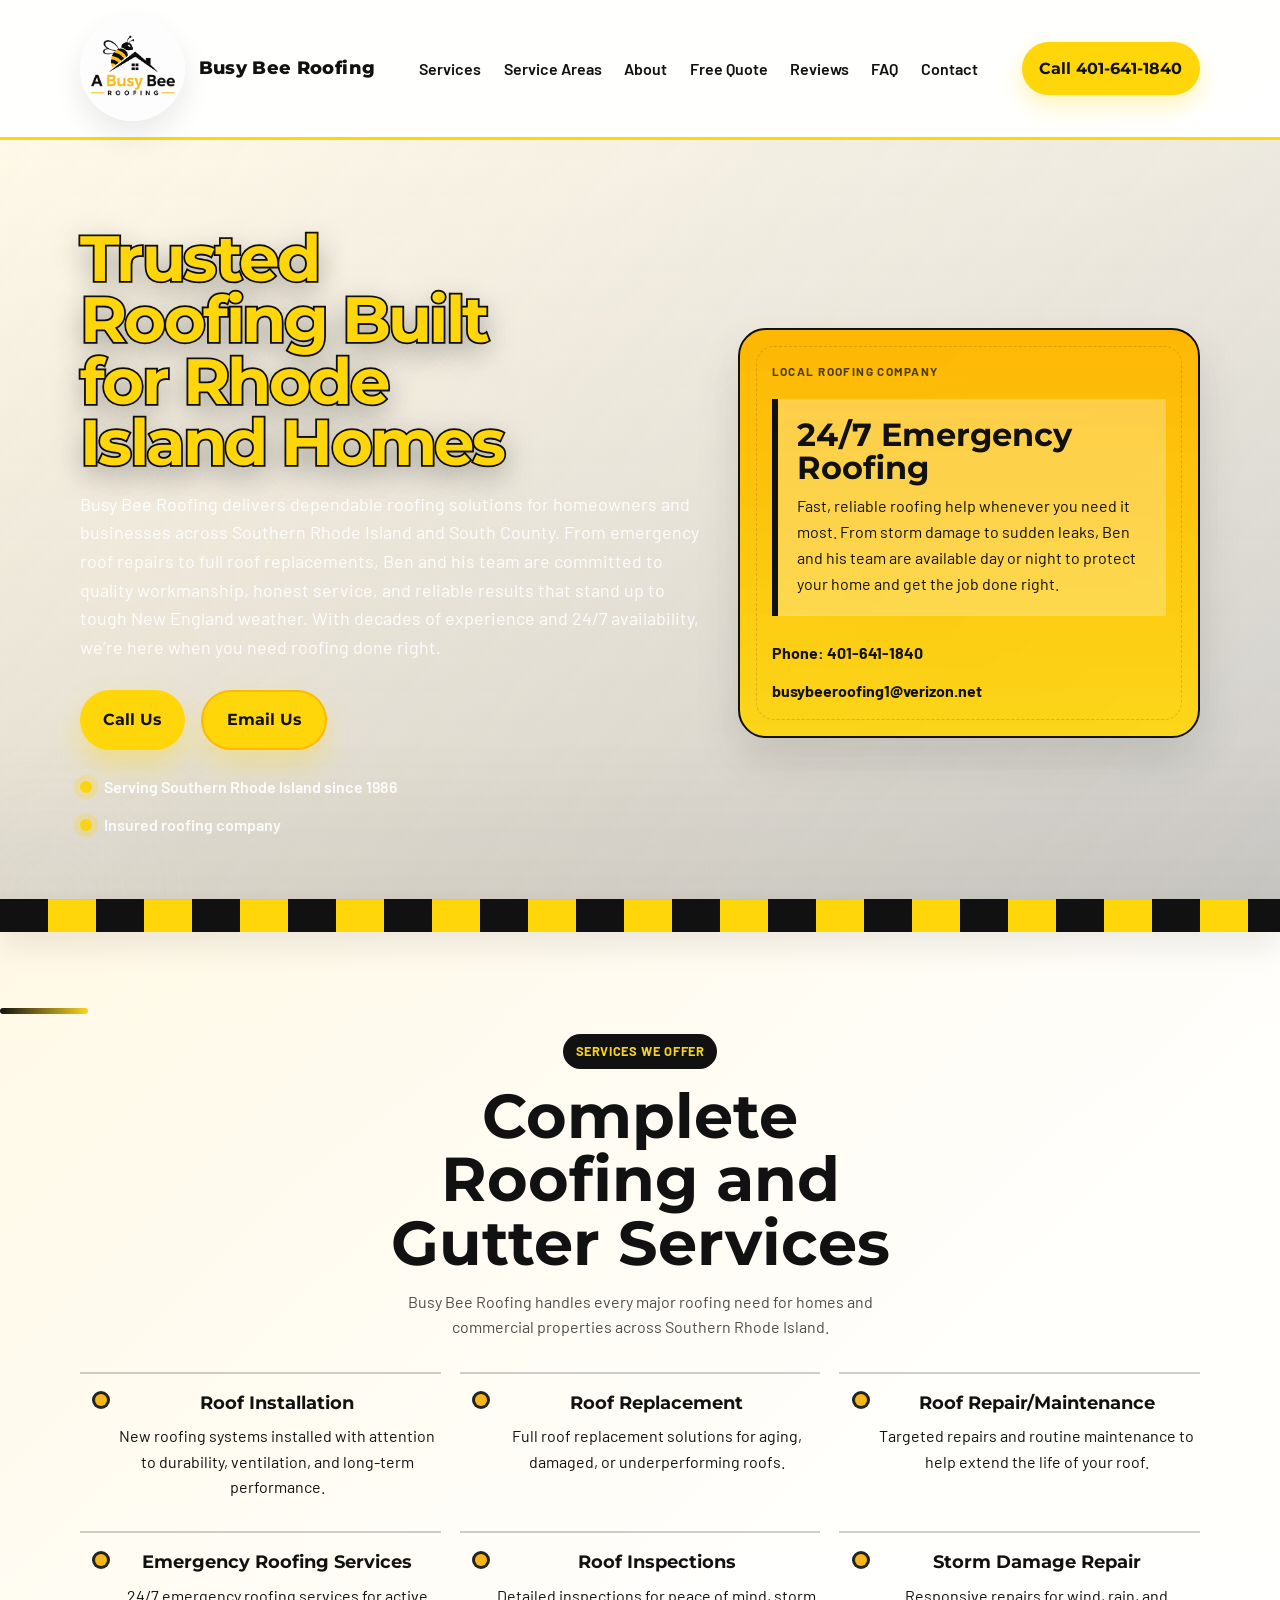
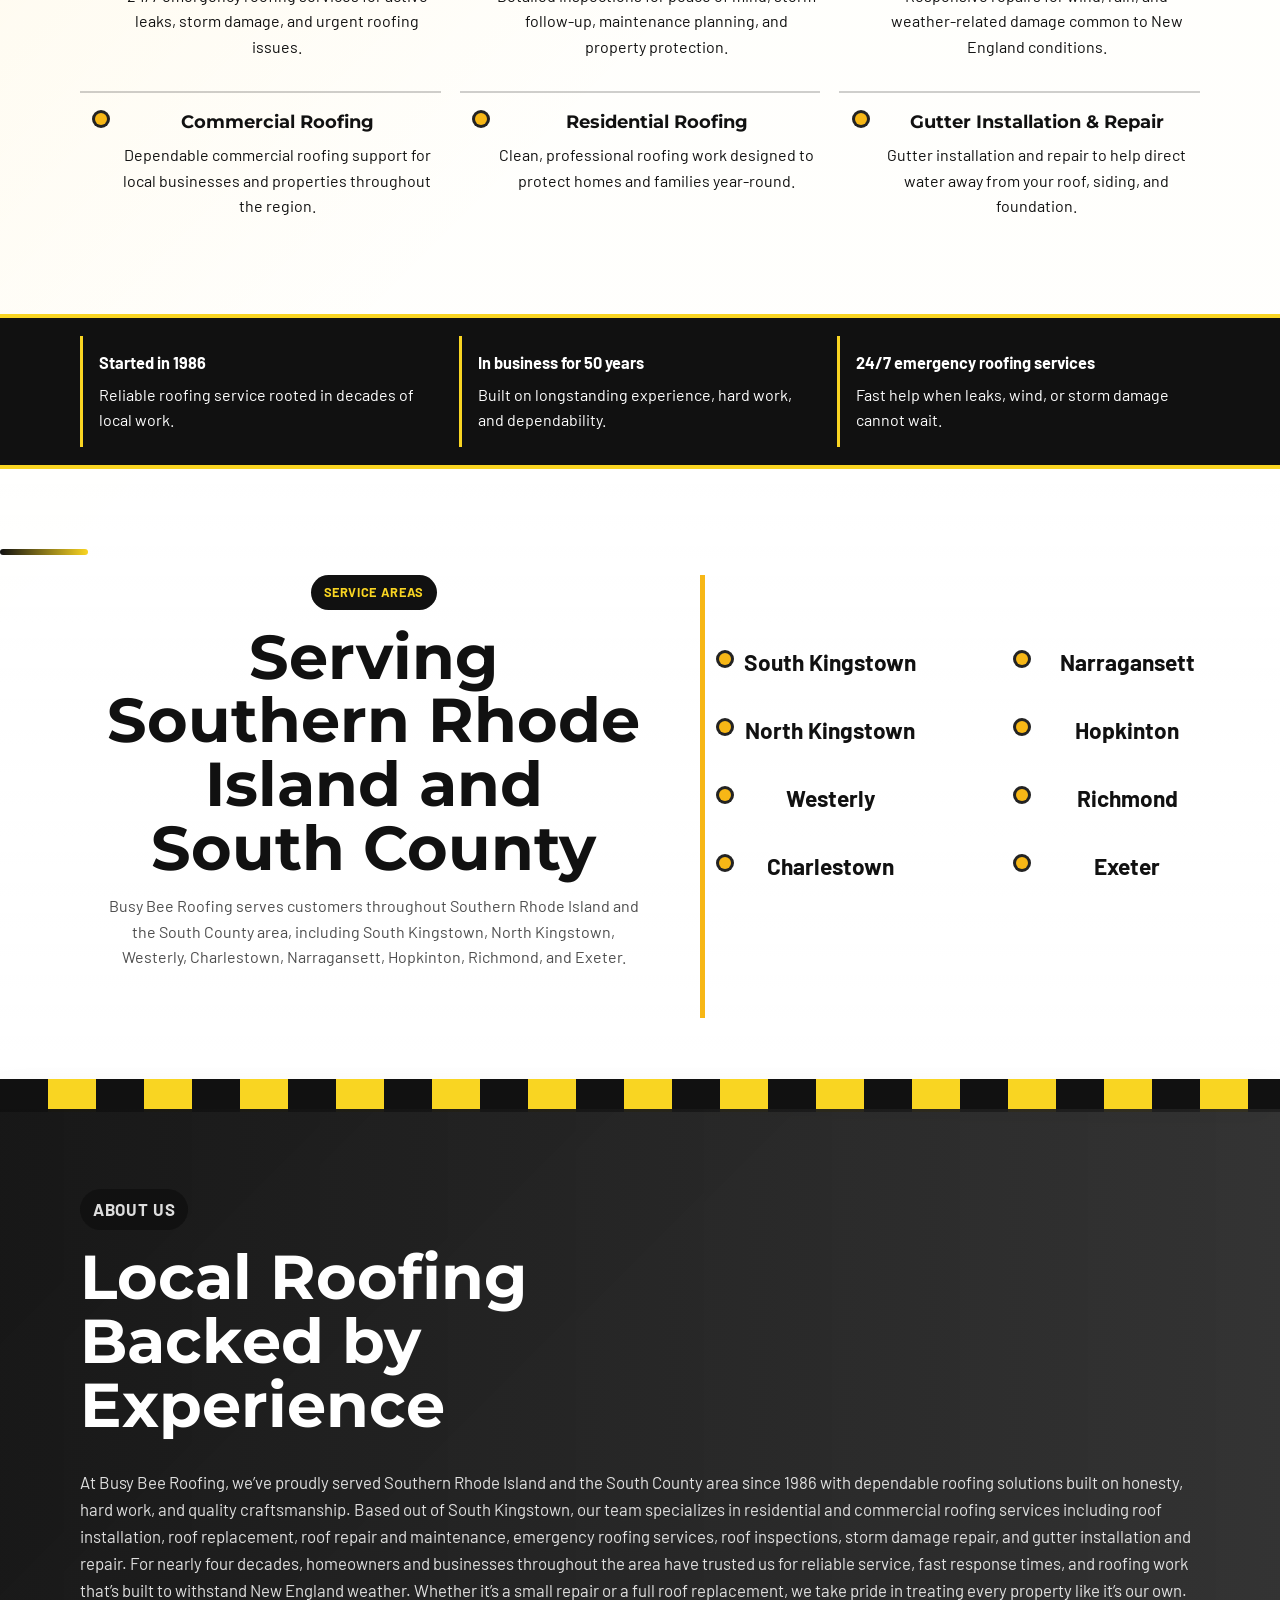
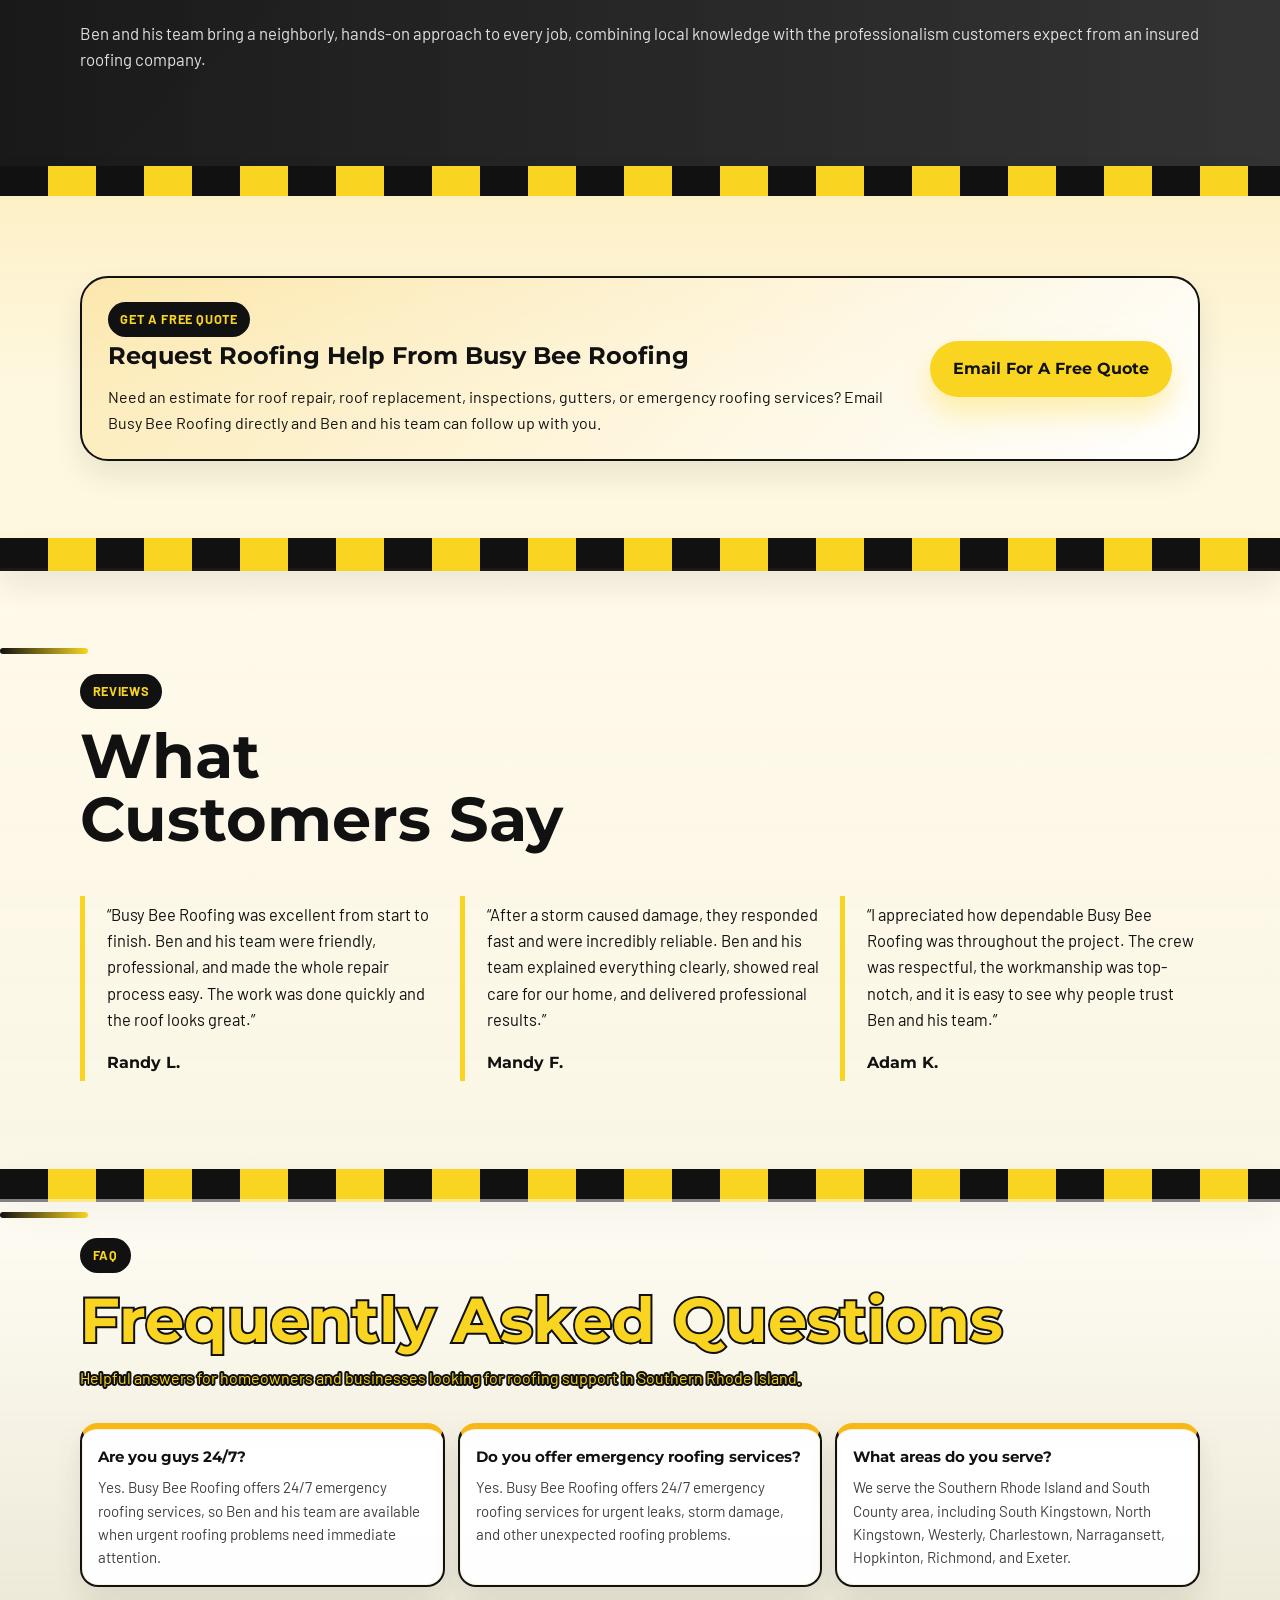
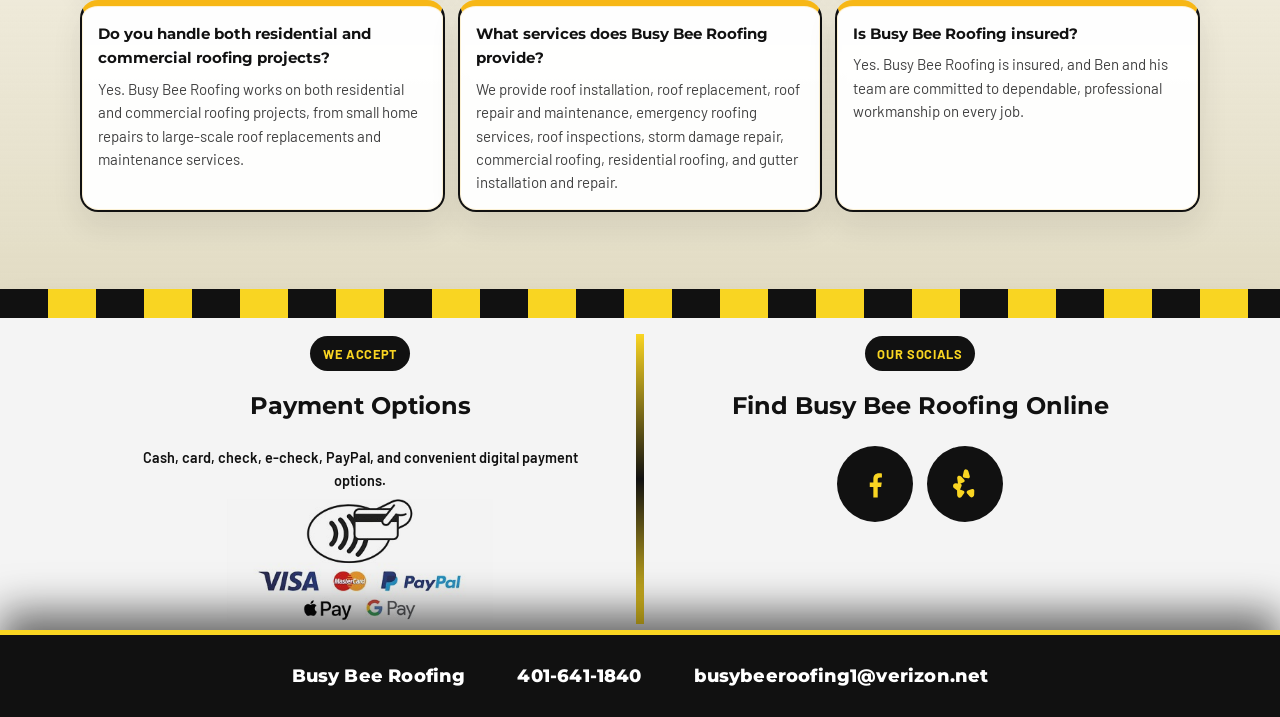
==== index.html @ c07a53e5 "Add files via upload" ====
<!DOCTYPE html>
<html lang="en">
  <head>
    <meta charset="UTF-8" />
    <meta name="viewport" content="width=device-width, initial-scale=1.0" />
    <title>Busy Bee Roofing | South Kingstown, RI Roofing Company</title>
    <meta
      name="description"
      content="Busy Bee Roofing provides residential and commercial roofing, emergency roof repair, inspections, storm damage repair, and gutter services across Southern Rhode Island."
    />
    <link rel="preconnect" href="https://fonts.googleapis.com" />
    <link rel="preconnect" href="https://fonts.gstatic.com" crossorigin />
    <link
      href="https://fonts.googleapis.com/css2?family=Barlow:wght@400;500;600;700;800&family=Montserrat:wght@600;700;800&display=swap"
      rel="stylesheet"
    />
    <link rel="stylesheet" href="styles.css" />
    <script src="script.js" defer></script>
  </head>
  <body>
    <header class="site-header">
      <div class="container header-inner">
        <a class="brand" href="#top" aria-label="Busy Bee Roofing home">
          <img src="A Busy Bee Logo.png" alt="Busy Bee Roofing logo" />
          <span>Busy Bee Roofing</span>
        </a>
        <nav class="site-nav" aria-label="Primary navigation">
          <a href="#services">Services</a>
          <a href="#areas">Service Areas</a>
          <a href="#about">About</a>
          <a href="#quote">Free Quote</a>
          <a href="#reviews">Reviews</a>
          <a href="#faq">FAQ</a>
          <a href="#extras">Contact</a>
        </nav>
        <a class="header-call" href="tel:4016411840">Call 401-641-1840</a>
      </div>
    </header>

    <main id="top">
      <section class="hero">
        <div class="container hero-grid">
          <div class="hero-copy">
            <h1>Trusted Roofing Built for Rhode Island Homes</h1>
            <p class="hero-text">
              Busy Bee Roofing delivers dependable roofing solutions for
              homeowners and businesses across Southern Rhode Island and South
              County. From emergency roof repairs to full roof replacements,
              Ben and his team are committed to quality workmanship, honest
              service, and reliable results that stand up to tough New England
              weather. With decades of experience and 24/7 availability, we’re
              here when you need roofing done right.
            </p>
            <div class="hero-actions">
              <a class="button button-primary" href="tel:4016411840">Call Us</a>
              <a class="button button-accent" href="mailto:busybeeroofing1@verizon.net"
                >Email Us</a
              >
            </div>
            <ul class="hero-highlights" aria-label="Company highlights">
              <li>Serving Southern Rhode Island since 1986</li>
              <li>Insured roofing company</li>
            </ul>
          </div>
          <div class="hero-card">
            <div class="hero-card-panel">
              <div class="hero-card-top">
                <p class="card-label">Local Roofing Company</p>
              </div>
              <div class="emergency-panel">
                <h3>24/7 Emergency Roofing</h3>
                <p>
                  Fast, reliable roofing help whenever you need it most. From
                  storm damage to sudden leaks, Ben and his team are available
                  day or night to protect your home and get the job done right.
                </p>
              </div>
              <div class="hero-contact-list">
                <a href="tel:4016411840">Phone: 401-641-1840</a>
                <a href="mailto:busybeeroofing1@verizon.net"
                  >busybeeroofing1@verizon.net</a
                >
              </div>
            </div>
          </div>
        </div>
      </section>

      <div class="section-divider section-divider-hero" aria-hidden="true">
        <div class="container">
          <span></span>
        </div>
      </div>

      <section class="section services" id="services">
        <div class="container">
          <div class="section-heading">
            <p class="eyebrow">Services We Offer</p>
            <h2 id="services-heading">Complete Roofing and Gutter Services</h2>
            <p>
              Busy Bee Roofing handles every major roofing need for homes and
              commercial properties across Southern Rhode Island.
            </p>
          </div>
          <ul class="services-list">
            <li class="service-row">
              <h3>Roof Installation</h3>
              <p>
                New roofing systems installed with attention to durability,
                ventilation, and long-term performance.
              </p>
            </li>
            <li class="service-row">
              <h3>Roof Replacement</h3>
              <p>
                Full roof replacement solutions for aging, damaged, or
                underperforming roofs.
              </p>
            </li>
            <li class="service-row">
              <h3>Roof Repair/Maintenance</h3>
              <p>
                Targeted repairs and routine maintenance to help extend the
                life of your roof.
              </p>
            </li>
            <li class="service-row">
              <h3>Emergency Roofing Services</h3>
              <p>
                24/7 emergency roofing services for active leaks, storm damage,
                and urgent roofing issues.
              </p>
            </li>
            <li class="service-row">
              <h3>Roof Inspections</h3>
              <p>
                Detailed inspections for peace of mind, storm follow-up,
                maintenance planning, and property protection.
              </p>
            </li>
            <li class="service-row">
              <h3>Storm Damage Repair</h3>
              <p>
                Responsive repairs for wind, rain, and weather-related damage
                common to New England conditions.
              </p>
            </li>
            <li class="service-row">
              <h3>Commercial Roofing</h3>
              <p>
                Dependable commercial roofing support for local businesses and
                properties throughout the region.
              </p>
            </li>
            <li class="service-row">
              <h3>Residential Roofing</h3>
              <p>
                Clean, professional roofing work designed to protect homes and
                families year-round.
              </p>
            </li>
            <li class="service-row">
              <h3>Gutter Installation &amp; Repair</h3>
              <p>
                Gutter installation and repair to help direct water away from
                your roof, siding, and foundation.
              </p>
            </li>
          </ul>
        </div>
      </section>

      <section class="trust-strip">
        <div class="container trust-grid">
          <div>
            <strong>Started in 1986</strong>
            <span>Reliable roofing service rooted in decades of local work.</span>
          </div>
          <div>
            <strong>In business for 50 years</strong>
            <span>Built on longstanding experience, hard work, and dependability.</span>
          </div>
          <div>
            <strong>24/7 emergency roofing services</strong>
            <span>Fast help when leaks, wind, or storm damage cannot wait.</span>
          </div>
        </div>
      </section>

      <section class="section areas areas-top" id="areas">
        <div class="container areas-layout">
          <div class="section-heading">
            <p class="eyebrow">Service Areas</p>
            <h2>Serving Southern Rhode Island and South County</h2>
            <p>
              Busy Bee Roofing serves customers throughout Southern Rhode
              Island and the South County area, including South Kingstown,
              North Kingstown, Westerly, Charlestown, Narragansett, Hopkinton,
              Richmond, and Exeter.
            </p>
          </div>
          <div class="areas-list-wrap">
            <ul class="areas-list">
              <li>South Kingstown</li>
              <li>North Kingstown</li>
              <li>Westerly</li>
              <li>Charlestown</li>
              <li>Narragansett</li>
              <li>Hopkinton</li>
              <li>Richmond</li>
              <li>Exeter</li>
            </ul>
          </div>
        </div>
      </section>

      <div class="section-divider" aria-hidden="true">
        <div class="container">
          <span></span>
        </div>
      </div>

      <section class="section about" id="about">
        <div class="container about-grid">
          <div class="about-copy">
            <div class="section-heading">
              <p class="eyebrow">About Us</p>
              <h2>Local Roofing Backed by Experience</h2>
            </div>
            <p>
              At Busy Bee Roofing, we’ve proudly served Southern Rhode Island
              and the South County area since 1986 with dependable roofing
              solutions built on honesty, hard work, and quality craftsmanship.
              Based out of South Kingstown, our team specializes in residential
              and commercial roofing services including roof installation, roof
              replacement, roof repair and maintenance, emergency roofing
              services, roof inspections, storm damage repair, and gutter
              installation and repair. For nearly four decades, homeowners and
              businesses throughout the area have trusted us for reliable
              service, fast response times, and roofing work that’s built to
              withstand New England weather. Whether it’s a small repair or a
              full roof replacement, we take pride in treating every property
              like it’s our own.
            </p>
            <p>
              Ben and his team bring a neighborly, hands-on approach to every
              job, combining local knowledge with the professionalism customers
              expect from an insured roofing company.
            </p>
          </div>
        </div>
      </section>

      <div class="section-divider section-divider-about" aria-hidden="true">
        <div class="container">
          <span></span>
        </div>
      </div>

      <section class="section quote-section" id="quote">
        <div class="container">
          <div class="quote-card">
            <div>
              <p class="eyebrow">Get A Free Quote</p>
              <h2>Request Roofing Help From Busy Bee Roofing</h2>
              <p>
                Need an estimate for roof repair, roof replacement, inspections,
                gutters, or emergency roofing services? Email Busy Bee Roofing
                directly and Ben and his team can follow up with you.
              </p>
            </div>
            <a
              class="button button-primary quote-button"
              href="mailto:busybeeroofing1@verizon.net?subject=Free%20Roofing%20Quote%20Request"
              >Email For A Free Quote</a
            >
          </div>
        </div>
      </section>

      <div class="section-divider section-divider-reviews" aria-hidden="true">
        <div class="container">
          <span></span>
        </div>
      </div>

      <section class="section reviews" id="reviews">
        <div class="container">
          <div class="section-heading">
            <p class="eyebrow">Reviews</p>
            <h2>What Customers Say</h2>
          </div>
          <div class="reviews-carousel" aria-label="Customer reviews carousel">
            <div class="reviews-track">
              <blockquote class="review-card">
                <p>
                  “Busy Bee Roofing was excellent from start to finish. Ben and
                  his team were friendly, professional, and made the whole repair
                  process easy. The work was done quickly and the roof looks
                  great.”
                </p>
                <footer>Randy L.</footer>
              </blockquote>
              <blockquote class="review-card">
                <p>
                  “After a storm caused damage, they responded fast and were
                  incredibly reliable. Ben and his team explained everything
                  clearly, showed real care for our home, and delivered
                  professional results.”
                </p>
                <footer>Mandy F.</footer>
              </blockquote>
              <blockquote class="review-card">
                <p>
                  “I appreciated how dependable Busy Bee Roofing was throughout
                  the project. The crew was respectful, the workmanship was
                  top-notch, and it is easy to see why people trust Ben and his
                  team.”
                </p>
                <footer>Adam K.</footer>
              </blockquote>
              <blockquote class="review-card" aria-hidden="true">
                <p>
                  “Busy Bee Roofing was excellent from start to finish. Ben and
                  his team were friendly, professional, and made the whole repair
                  process easy. The work was done quickly and the roof looks
                  great.”
                </p>
                <footer>Randy L.</footer>
              </blockquote>
              <blockquote class="review-card" aria-hidden="true">
                <p>
                  “After a storm caused damage, they responded fast and were
                  incredibly reliable. Ben and his team explained everything
                  clearly, showed real care for our home, and delivered
                  professional results.”
                </p>
                <footer>Mandy F.</footer>
              </blockquote>
              <blockquote class="review-card" aria-hidden="true">
                <p>
                  “I appreciated how dependable Busy Bee Roofing was throughout
                  the project. The crew was respectful, the workmanship was
                  top-notch, and it is easy to see why people trust Ben and his
                  team.”
                </p>
                <footer>Adam K.</footer>
              </blockquote>
            </div>
          </div>
        </div>
      </section>

      <div class="section-divider section-divider-faq" aria-hidden="true">
        <div class="container">
          <span></span>
        </div>
      </div>

      <section class="section faq" id="faq">
        <div class="container">
          <div class="section-heading">
            <p class="eyebrow">FAQ</p>
            <h2>Frequently Asked Questions</h2>
            <p>
              Helpful answers for homeowners and businesses looking for roofing
              support in Southern Rhode Island.
            </p>
          </div>
          <div class="faq-list">
            <div class="faq-item">
              <h3>Are you guys 24/7?</h3>
              <p>
                Yes. Busy Bee Roofing offers 24/7 emergency roofing services,
                so Ben and his team are available when urgent roofing problems
                need immediate attention.
              </p>
            </div>
            <div class="faq-item">
              <h3>Do you offer emergency roofing services?</h3>
              <p>
                Yes. Busy Bee Roofing offers 24/7 emergency roofing services
                for urgent leaks, storm damage, and other unexpected roofing
                problems.
              </p>
            </div>
            <div class="faq-item">
              <h3>What areas do you serve?</h3>
              <p>
                We serve the Southern Rhode Island and South County area,
                including South Kingstown, North Kingstown, Westerly,
                Charlestown, Narragansett, Hopkinton, Richmond, and Exeter.
              </p>
            </div>
            <div class="faq-item">
              <h3>Do you handle both residential and commercial roofing projects?</h3>
              <p>
                Yes. Busy Bee Roofing works on both residential and commercial
                roofing projects, from small home repairs to large-scale roof
                replacements and maintenance services.
              </p>
            </div>
            <div class="faq-item">
              <h3>What services does Busy Bee Roofing provide?</h3>
              <p>
                We provide roof installation, roof replacement, roof repair and
                maintenance, emergency roofing services, roof inspections,
                storm damage repair, commercial roofing, residential roofing,
                and gutter installation and repair.
              </p>
            </div>
            <div class="faq-item">
              <h3>Is Busy Bee Roofing insured?</h3>
              <p>
                Yes. Busy Bee Roofing is insured, and Ben and his team are
                committed to dependable, professional workmanship on every job.
              </p>
            </div>
          </div>
        </div>
      </section>

      <div class="section-divider section-divider-footer" aria-hidden="true">
        <div class="container">
          <span></span>
        </div>
      </div>

      <section class="section extras" id="extras">
        <div class="container extras-grid">
          <div class="extra-panel">
            <p class="eyebrow">We Accept</p>
            <h2>Payment Options</h2>
            <p class="payment-copy">
              Cash, card, check, e-check, PayPal, and convenient digital
              payment options.
            </p>
            <img
              class="payments-image"
              src="payments-accepted.png"
              alt="Accepted payment methods including Visa, Mastercard, PayPal, Apple Pay, and Google Pay"
            />
          </div>
          <div class="extra-panel">
            <p class="eyebrow">Our Socials</p>
            <h2>Find Busy Bee Roofing Online</h2>
            <div class="social-links">
              <a href="#" aria-label="Busy Bee Roofing Facebook">
                <svg viewBox="0 0 24 24" aria-hidden="true">
                  <path
                    d="M13.8 21v-7h2.3l.4-3h-2.7V9.1c0-.9.3-1.5 1.6-1.5h1.2V5c-.4-.1-1.1-.2-2-.2-2.2 0-3.7 1.4-3.7 3.9V11H8.5v3h2.4v7h2.9z"
                  ></path>
                </svg>
                <span>Facebook</span>
              </a>
              <a href="#" aria-label="Busy Bee Roofing Yelp">
                <svg viewBox="0 0 24 24" aria-hidden="true">
                  <path
                    d="M12.2 2.2c1 0 1.8.6 2.1 1.5l.9 3.2c.2.7-.4 1.4-1.1 1.3l-2.5-.3c-.7-.1-1.2-.8-1-1.5l.6-2.9c.2-.8.9-1.3 1-1.3zM7.2 6.8c.7-.5 1.7-.4 2.3.2l2 2.2c.5.5.3 1.4-.4 1.7l-2.3 1c-.7.3-1.5-.1-1.6-.9l-.4-2.9c-.1-.5.1-1 .4-1.3zM4.1 12.8c.2-.8 1-1.4 1.8-1.3l3 .4c.7.1 1.1.9.8 1.5L8.6 16c-.3.7-1.2.9-1.8.4l-2.2-1.7c-.5-.4-.7-1.2-.5-1.9zM8.2 21.1c-.8-.1-1.4-.8-1.4-1.6l-.1-3c0-.7.8-1.3 1.5-1l2.7 1c.7.2.9 1.1.5 1.7l-1.8 2.4c-.3.4-.9.6-1.4.5zM17.2 20.6c-.6.5-1.5.4-2-.2l-1.9-2.3c-.4-.6-.1-1.4.6-1.7l2.8-1c.7-.2 1.5.3 1.5 1l-.1 3c0 .4-.3.8-.9 1.2z"
                    fill="#D32323"
                  ></path>
                </svg>
                <span>Yelp</span>
              </a>
            </div>
          </div>
        </div>
        <footer class="site-footer">
          <div class="container footer-inner">
            <span>Busy Bee Roofing</span>
            <a href="tel:4016411840">401-641-1840</a>
            <a href="mailto:busybeeroofing1@verizon.net">busybeeroofing1@verizon.net</a>
          </div>
        </footer>
      </section>
    </main>
  </body>
</html>
---- styles.css ----
:root {
  --color-yellow: #ffd60a;
  --color-yellow-deep: #ffb700;
  --color-black: #111111;
  --color-black-soft: #1a1a1a;
  --color-charcoal: #202020;
  --color-white: #ffffff;
  --color-cream: #e1b300;
  --color-border: rgba(17, 17, 17, 0.12);
  --shadow-soft: 0 22px 45px rgba(17, 17, 17, 0.12);
  --shadow-card: 0 14px 30px rgba(17, 17, 17, 0.09);
  --radius-large: 28px;
  --radius-medium: 18px;
  --radius-small: 12px;
  --container: min(1120px, calc(100% - 2rem));
}

* {
  box-sizing: border-box;
}

html {
  scroll-behavior: smooth;
}

main[id],
section[id] {
  scroll-margin-top: clamp(7rem, 18vh, 10.5rem);
}

body {
  margin: 0;
  font-family: "Barlow", sans-serif;
  color: var(--color-black);
  background:
    linear-gradient(135deg, rgba(255, 183, 0, 0.14), transparent 34%),
    linear-gradient(180deg, #fffef9 0%, #ffffff 58%, #fff7d6 100%);
  line-height: 1.6;
}

body::before {
  content: "";
  position: fixed;
  inset: 0;
  pointer-events: none;
  background: linear-gradient(
    180deg,
    rgba(255, 183, 0, 0.02),
    transparent 18%,
    transparent 82%,
    rgba(17, 17, 17, 0.04)
  );
  z-index: 1;
}

img {
  display: block;
  max-width: 100%;
}

a {
  color: inherit;
  text-decoration: none;
}

.container {
  width: var(--container);
  margin: 0 auto;
}

.site-header {
  position: sticky;
  top: 0;
  z-index: 20;
  backdrop-filter: blur(14px);
  background: rgba(255, 255, 255, 0.96);
  border-bottom: 3px solid var(--color-yellow);
}

.header-inner {
  display: flex;
  align-items: center;
  justify-content: space-between;
  gap: 1rem;
  padding: 1rem 0;
}

.brand {
  display: flex;
  align-items: center;
  gap: 0.85rem;
  min-width: 0;
}

.brand img {
  width: 105px;
  height: 105px;
  object-fit: contain;
  border-radius: 50%;
  background: var(--color-white);
  box-shadow: var(--shadow-card);
}

.brand span,
.header-call,
.button,
h1,
h2,
h3 {
  font-family: "Montserrat", sans-serif;
}

.brand span {
  font-size: 1.1rem;
  font-weight: 800;
  letter-spacing: 0.02em;
  color: var(--color-black);
}

.site-nav {
  display: flex;
  align-items: center;
  gap: 1.4rem;
  flex-wrap: wrap;
  justify-content: center;
  font-weight: 600;
  color: var(--color-black);
}

.site-nav a {
  position: relative;
}

.site-nav a::after {
  content: "";
  position: absolute;
  left: 0;
  bottom: -0.25rem;
  width: 100%;
  height: 2px;
  transform: scaleX(0);
  transform-origin: left;
  background: var(--color-yellow);
  transition: transform 180ms ease;
}

.site-nav a:hover::after,
.site-nav a:focus-visible::after {
  transform: scaleX(1);
}

.header-call {
  padding: 0.85rem 1.1rem;
  border-radius: 999px;
  background: var(--color-yellow);
  color: var(--color-black);
  font-weight: 700;
  box-shadow: 0 10px 24px rgba(255, 214, 10, 0.3);
  white-space: nowrap;
}

.hero {
  position: relative;
  overflow: clip;
  padding: 5.5rem 0 4rem;
  background:
    linear-gradient(135deg, rgba(255, 255, 255, 0.3), rgba(17, 17, 17, 0.12)),
    linear-gradient(180deg, rgba(255, 255, 255, 0.18), rgba(17, 17, 17, 0.1)),
    url("/Users/omarm.akhtar/Documents/Website Clients/A Busy Bee Roofing Website/Roof inspector Pic.jpg")
      61% center/cover no-repeat;
}

.hero::before,
.hero::after {
  content: "";
  position: absolute;
  inset: auto;
  border-radius: 50%;
  pointer-events: none;
}

.hero::before {
  display: none;
}

.hero::after {
  width: 340px;
  height: 340px;
  bottom: -160px;
  left: -120px;
  background: radial-gradient(circle, rgba(255, 255, 255, 0.08), transparent 65%);
}

.hero-grid {
  display: grid;
  grid-template-columns: minmax(0, 1.15fr) minmax(280px, 0.85fr);
  gap: 2rem;
  align-items: center;
}

.eyebrow {
  display: inline-flex;
  margin: 0 0 1rem;
  padding: 0.45rem 0.8rem;
  border-radius: 999px;
  background: var(--color-black);
  color: var(--color-yellow);
  font-weight: 700;
  letter-spacing: 0.05em;
  text-transform: uppercase;
  font-size: 0.8rem;
}

h1,
h2,
h3,
p {
  margin-top: 0;
}

h1 {
  margin-bottom: 1rem;
  font-size: clamp(2.7rem, 5vw, 4.9rem);
  line-height: 0.96;
  letter-spacing: -0.04em;
  max-width: 11ch;
}

.hero-text {
  max-width: 62ch;
  font-size: 1.12rem;
  color: rgba(255, 255, 255, 0.94);
}

.hero-copy h1 {
  color: var(--color-yellow);
  text-shadow: 0 10px 30px rgba(0, 0, 0, 0.4);
  -webkit-text-stroke: 3.6px var(--color-black);
  paint-order: stroke fill;
}

.hero-copy .eyebrow {
  background: rgba(17, 17, 17, 0.9);
}

.hero-copy .hero-highlights {
  color: var(--color-white);
}

.hero-actions {
  display: flex;
  flex-wrap: wrap;
  gap: 1rem;
  margin: 1.75rem 0 1.5rem;
}

.button {
  display: inline-flex;
  align-items: center;
  justify-content: center;
  min-height: 54px;
  padding: 0.95rem 1.45rem;
  border-radius: 999px;
  font-weight: 700;
  transition:
    transform 180ms ease,
    box-shadow 180ms ease,
    background 180ms ease;
}

.button:hover,
.button:focus-visible,
.header-call:hover,
.header-call:focus-visible {
  transform: translateY(-2px);
}

.button-primary {
  background: var(--color-yellow);
  color: var(--color-black);
  box-shadow: 0 16px 28px rgba(255, 214, 10, 0.34);
}

.button-secondary {
  border: 2px solid var(--color-black);
  background: var(--color-black);
  color: var(--color-yellow);
}

.button-accent {
  border: 2px solid var(--color-yellow-deep);
  background: var(--color-yellow);
  color: var(--color-black);
  box-shadow: 0 16px 28px rgba(255, 214, 10, 0.28);
}

.hero-highlights {
  display: grid;
  gap: 0.8rem;
  padding: 0;
  margin: 0;
  list-style: none;
}

.hero-highlights li {
  display: flex;
  align-items: center;
  gap: 0.75rem;
  font-weight: 600;
}

.hero-highlights li::before {
  content: "";
  width: 12px;
  height: 12px;
  flex: 0 0 12px;
  border-radius: 50%;
  background: var(--color-yellow);
  box-shadow: 0 0 0 6px rgba(255, 214, 10, 0.25);
}

.hero-card {
  position: relative;
}

.hero-card-panel {
  position: relative;
  display: flex;
  flex-direction: column;
  justify-content: space-between;
  min-height: 100%;
  padding: 2rem;
  border-radius: var(--radius-large);
  background:
    linear-gradient(180deg, rgba(255, 183, 0, 0.98), rgba(255, 214, 10, 0.92)),
    linear-gradient(135deg, rgba(17, 17, 17, 0.18), rgba(17, 17, 17, 0.02));
  border: 2px solid var(--color-black);
  box-shadow: var(--shadow-soft);
}

.hero-card-panel::before {
  content: "";
  position: absolute;
  inset: 1rem;
  border: 1px dashed rgba(17, 17, 17, 0.15);
  border-radius: calc(var(--radius-large) - 10px);
}

.card-label {
  font-weight: 700;
  text-transform: uppercase;
  letter-spacing: 0.12em;
  font-size: 0.74rem;
  color: rgba(17, 17, 17, 0.75);
}

.hero-card-top {
  display: flex;
  align-items: flex-start;
  justify-content: flex-start;
  gap: 1rem;
  margin-bottom: 0.4rem;
}

.hero-card h2 {
  font-size: clamp(1.9rem, 4vw, 2.6rem);
  margin-bottom: 0.75rem;
}

.emergency-panel {
  margin-bottom: 1.5rem;
  padding: 1.25rem 1.15rem 1.2rem 1.2rem;
  border-left: 6px solid var(--color-black);
  background: rgba(255, 255, 255, 0.28);
  backdrop-filter: blur(4px);
  flex: 1;
  display: flex;
  flex-direction: column;
  justify-content: center;
}

.emergency-panel h3 {
  margin-bottom: 0.55rem;
  font-size: clamp(1.45rem, 3vw, 2rem);
  line-height: 1.02;
}

.emergency-panel p {
  margin-bottom: 0;
  font-size: 1rem;
  line-height: 1.62;
}

.hero-contact-list {
  display: grid;
  gap: 0.8rem;
  margin-top: auto;
}

.hero-contact-list a {
  font-weight: 700;
}

.trust-strip {
  background: var(--color-black);
  color: var(--color-white);
  border-top: 4px solid var(--color-yellow);
  border-bottom: 4px solid var(--color-yellow);
}

.trust-grid {
  display: grid;
  grid-template-columns: repeat(3, minmax(0, 1fr));
  gap: 1rem;
  padding: 1.1rem 0;
}

.trust-grid div {
  padding: 0.9rem 1rem;
  border-left: 3px solid var(--color-yellow);
}

.trust-grid strong,
.trust-grid span {
  display: block;
}

.trust-grid strong {
  margin-bottom: 0.35rem;
  font-size: 1.02rem;
}

.section {
  padding: 5rem 0;
}

.services,
.areas,
.reviews,
.faq {
  position: relative;
}

.services::before,
.areas::before,
.reviews::before,
.faq::before {
  content: "";
  display: block;
  width: 88px;
  height: 6px;
  margin-bottom: 1.25rem;
  border-radius: 999px;
  background: linear-gradient(90deg, var(--color-black), var(--color-yellow));
}

.section-heading {
  margin-bottom: 2rem;
  max-width: 60ch;
}

.section-heading h2 {
  margin-bottom: 0.8rem;
  font-size: clamp(2.6rem, 5vw, 3.9rem);
  line-height: 1.02;
}

.section-heading p:last-child {
  color: rgba(17, 17, 17, 0.75);
}

.services-list {
  display: grid;
  grid-template-columns: repeat(3, minmax(0, 1fr));
  gap: 1rem 1.2rem;
  margin: 0;
  padding: 0;
  list-style: none;
}

.service-row {
  position: relative;
  padding: 0.95rem 0 0.95rem 2.1rem;
  border-top: 2px solid rgba(17, 17, 17, 0.2);
  background: transparent;
}

.service-row h3 {
  margin-bottom: 0.35rem;
  font-size: 1.12rem;
  color: var(--color-black);
}

.service-row::before {
  content: "";
  position: absolute;
  top: 1.28rem;
  left: 0.95rem;
  width: 12px;
  height: 12px;
  border-radius: 50%;
  background: var(--color-yellow-deep);
  box-shadow: 0 0 0 3px rgba(17, 17, 17, 0.92);
}

.service-row p {
  margin-bottom: 0;
}

.services {
  overflow: hidden;
  text-align: center;
}

.services::after {
  content: "";
  position: absolute;
  inset: 1rem 0;
  background:
    url("/Users/omarm.akhtar/Documents/Website Clients/A Busy Bee Roofing Website/A Busy Bee Logo.png")
      center 60%/contain no-repeat;
  opacity: 0.1;
  pointer-events: none;
}

.services .container {
  position: relative;
  z-index: 1;
}

.services .section-heading {
  margin-left: auto;
  margin-right: auto;
}

.areas-top {
  padding-bottom: 4rem;
  background:
    linear-gradient(180deg, rgba(255, 255, 255, 0.76), rgba(255, 255, 255, 0.84)),
    url("/Users/omarm.akhtar/Documents/Website Clients/A Busy Bee Roofing Website/SHingles 2.webp")
      center/cover no-repeat;
  text-align: center;
}

.areas-layout {
  display: grid;
  grid-template-columns: minmax(0, 1.08fr) minmax(280px, 0.92fr);
  gap: 2rem;
  align-items: start;
}

.areas-list-wrap {
  padding: 0 0 2.8rem 1.3rem;
  border-left: 5px solid var(--color-yellow-deep);
  background: transparent;
  display: flex;
  justify-content: center;
  align-items: center;
  align-self: stretch;
}

.areas-list {
  margin: 0.25rem 0 0;
  padding-left: 0;
  columns: 2;
  column-gap: 5.8rem;
  color: var(--color-black);
  font-size: 1.42rem;
  line-height: 2;
  list-style: none;
}

.areas-list li {
  position: relative;
  padding-left: 2rem;
  margin-bottom: 1.4rem;
  font-weight: 700;
  break-inside: avoid;
  white-space: nowrap;
}

.areas-list li::before {
  content: "";
  position: absolute;
  top: 0.8rem;
  left: 0.42rem;
  width: 12px;
  height: 12px;
  border-radius: 50%;
  background: var(--color-yellow-deep);
  box-shadow: 0 0 0 3px rgba(17, 17, 17, 0.92);
}

.areas-top .section-heading {
  margin-left: auto;
  margin-right: auto;
}

.section-divider {
  width: 100%;
  margin: -0.2rem 0;
  padding: 0;
}

.section-divider .container {
  width: 100%;
  max-width: none;
}

.section-divider span {
  display: block;
  width: 100%;
  height: 33px;
  border-radius: 0;
  background:
    repeating-linear-gradient(
      90deg,
      var(--color-black) 0 48px,
      var(--color-yellow) 48px 96px
    );
  box-shadow: var(--shadow-card);
}

.review-card {
  border: 1px solid var(--color-border);
  box-shadow: var(--shadow-card);
}

.review-card {
  padding: 1.4rem;
  border-radius: var(--radius-medium);
  background: var(--color-white);
}

.about {
  background:
    linear-gradient(90deg, rgba(17, 17, 17, 0.96), rgba(34, 34, 34, 0.92)),
    linear-gradient(135deg, rgba(17, 17, 17, 0.34), transparent 45%),
    url("/Users/omarm.akhtar/Documents/Website Clients/A Busy Bee Roofing Website/Roofer image .jpg")
      center/cover no-repeat;
  color: var(--color-white);
}

.about .section-heading h2,
.about p {
  color: var(--color-white);
}

.about-grid {
  display: grid;
  grid-template-columns: minmax(0, 1fr);
  gap: 2rem;
  align-items: start;
}

.about-copy p {
  margin-bottom: 1rem;
  color: rgba(255, 255, 255, 0.86);
  font-size: 1.05rem;
}

.quote-section {
  background:
    linear-gradient(180deg, rgba(255, 183, 0, 0.12), transparent 55%),
    #fff8dc;
}

.quote-card {
  display: grid;
  grid-template-columns: minmax(0, 1.2fr) auto;
  gap: 1.4rem;
  align-items: center;
  padding: 1.5rem 1.6rem;
  border: 2px solid var(--color-black);
  border-radius: var(--radius-large);
  background:
    linear-gradient(135deg, rgba(255, 183, 0, 0.2), rgba(255, 255, 255, 0.98));
  box-shadow: var(--shadow-card);
}

.quote-card .section-heading,
.quote-card p:last-child {
  margin-bottom: 0;
}

.quote-card h2 {
  margin-bottom: 0.55rem;
}

.quote-card p {
  margin-bottom: 0;
}

.quote-button {
  white-space: nowrap;
}

.reviews {
  overflow: hidden;
  background:
    linear-gradient(180deg, rgba(255, 183, 0, 0.05), rgba(17, 17, 17, 0.02));
}

.reviews-carousel {
  overflow: hidden;
  padding: 0.75rem 0;
}

.reviews-track {
  display: flex;
  gap: 1.25rem;
  width: max-content;
  animation: review-scroll 34s linear infinite;
}

.review-card {
  position: relative;
  margin: 0;
  width: min(360px, calc(100vw - 3rem));
  flex: 0 0 min(360px, calc(100vw - 3rem));
  padding: 0.35rem 0 0.35rem 1.4rem;
  border: 0;
  background: transparent;
  border-top: 0;
  border-left: 5px solid var(--color-yellow);
  border-radius: 0;
  box-shadow: none;
}

.review-card p {
  font-size: 1.03rem;
  margin-bottom: 0.55rem;
}

.review-card footer {
  margin-top: 1rem;
  font-family: "Montserrat", sans-serif;
  font-weight: 700;
}

.faq {
  padding-top: 0.8rem;
  background:
    linear-gradient(180deg, rgba(255, 255, 255, 0.48), rgba(17, 17, 17, 0.12)),
    url("/Users/omarm.akhtar/Documents/Website Clients/A Busy Bee Roofing Website/shingles picture .webp")
      center/cover no-repeat;
  position: relative;
}

.faq::after {
  display: none;
}

.faq .container {
  position: relative;
  z-index: 1;
}

.faq .section-heading h2,
.faq .section-heading p:last-child {
  color: var(--color-yellow);
  -webkit-text-stroke: 4px var(--color-black);
  paint-order: stroke fill;
  text-shadow: none;
}

.faq .section-heading {
  max-width: 100%;
}

.faq .section-heading h2 {
  white-space: nowrap;
}

.faq .section-heading p:last-child {
  display: block;
  margin-top: 0.4rem;
}

.faq-list {
  display: grid;
  grid-template-columns: repeat(3, minmax(0, 1fr));
  gap: 0.8rem;
}

.faq-item {
  padding: 1rem 1rem 0.95rem;
  border: 2px solid var(--color-black);
  border-top: 6px solid var(--color-yellow-deep);
  border-radius: var(--radius-medium);
  background: rgba(255, 255, 255, 0.96);
  box-shadow:
    var(--shadow-card),
    inset 0 0 0 1px rgba(255, 183, 0, 0.18);
}

.faq-item h3 {
  margin: 0 0 0.45rem;
  font-family: "Montserrat", sans-serif;
  font-size: 0.96rem;
  font-weight: 700;
  color: var(--color-black);
}

.faq-item p {
  margin: 0;
  color: rgba(17, 17, 17, 0.8);
  font-size: 0.94rem;
  line-height: 1.55;
}

.extras {
  padding-top: 0.6rem;
  padding-bottom: 0;
  background: #f4f4f4;
  margin-bottom: 0;
}

.extras-grid {
  display: grid;
  grid-template-columns: repeat(2, minmax(0, 1fr));
  gap: 0;
  align-items: stretch;
  position: relative;
}

.extras-grid::before {
  content: "";
  position: absolute;
  top: 0.4rem;
  bottom: 0.4rem;
  left: 50%;
  width: 8px;
  transform: translateX(-50%);
  background: linear-gradient(180deg, var(--color-yellow), var(--color-black), var(--color-yellow));
}

.extra-panel {
  display: flex;
  flex-direction: column;
  align-items: center;
  justify-content: flex-start;
  padding: 0.55rem 0.85rem;
  border: 0;
  border-radius: 0;
  background: #f4f4f4;
  box-shadow: none;
  margin: 0;
  text-align: center;
}

.payment-copy {
  margin-bottom: 0.3rem;
  font-weight: 600;
  font-size: 0.9rem;
  max-width: 28rem;
}

.payments-image {
  display: block;
  width: 50%;
  max-width: 100%;
  margin: 0.15rem auto 0;
  border-radius: 0;
  background: #f4f4f4;
  padding: 0;
  mix-blend-mode: multiply;
  opacity: 0.98;
}

.social-links {
  display: flex;
  align-items: center;
  justify-content: center;
  gap: 0.9rem;
  flex-wrap: wrap;
  width: 100%;
}

.social-links a {
  display: inline-flex;
  align-items: center;
  gap: 0;
  justify-content: center;
  width: 76px;
  height: 76px;
  min-height: 76px;
  padding: 0;
  border-radius: 50%;
  background: var(--color-black);
  color: var(--color-yellow);
  font-family: "Montserrat", sans-serif;
  font-weight: 700;
}

.social-links a span {
  display: none;
}

.social-links svg {
  width: 36px;
  height: 36px;
  flex: 0 0 36px;
}

.social-links svg path {
  fill: var(--color-yellow);
}

.site-footer {
  background: var(--color-black);
  color: var(--color-white);
  border-top: 5px solid var(--color-yellow);
  box-shadow: 0 -18px 42px rgba(0, 0, 0, 0.58);
  position: relative;
  z-index: 4;
  width: 100vw;
  margin-left: calc(50% - 50vw);
  margin-right: calc(50% - 50vw);
  margin-top: 0;
}

.footer-inner {
  display: flex;
  align-items: center;
  justify-content: center;
  gap: 3.25rem;
  min-height: 82px;
  font-family: "Montserrat", sans-serif;
  font-size: 1.12rem;
  font-weight: 800;
  letter-spacing: 0.01em;
  text-align: center;
  width: 100%;
  max-width: none;
  padding: 0 1.25rem;
}

.footer-inner > * {
  text-align: center;
}

.scroll-reveal {
  opacity: 0.28;
  transform: translateY(52px) scale(0.985);
  filter: saturate(0.88);
  transition:
    opacity 700ms ease,
    transform 700ms ease,
    filter 700ms ease;
  will-change: opacity, transform, filter;
}

.scroll-reveal.is-visible {
  opacity: 1;
  transform: translateY(0) scale(1);
  filter: saturate(1);
}

@keyframes review-scroll {
  from {
    transform: translateX(0);
  }

  to {
    transform: translateX(calc(-50% - 0.625rem));
  }
}

@media (max-width: 980px) {
  .header-inner,
  .hero-grid,
  .about-grid,
  .areas-layout {
    grid-template-columns: 1fr;
  }

  .header-inner {
    display: grid;
  }

  .site-nav {
    flex-wrap: wrap;
    gap: 0.85rem 1rem;
  }

  .trust-grid,
  .services-list,
  .quote-card,
  .extras-grid,
  .faq-list {
    grid-template-columns: repeat(2, minmax(0, 1fr));
  }

  .quote-card {
    grid-template-columns: 1fr;
  }

  .service-row {
    padding-left: 1.95rem;
  }
}

@media (max-width: 720px) {
  .site-header {
    position: static;
  }

  .header-call {
    width: 100%;
    text-align: center;
  }

  h1 {
    max-width: 100%;
    font-size: clamp(2.35rem, 11vw, 3.4rem);
  }

  .section,
  .hero {
    padding: 4rem 0;
  }

  .hero-card-panel,
  .hero-card-panel {
    padding: 1.5rem;
  }

  .trust-grid,
  .services-list,
  .quote-card,
  .extras-grid,
  .faq-list {
    grid-template-columns: 1fr;
  }

  .faq .section-heading h2,
  .faq .section-heading p:last-child {
    -webkit-text-stroke: 2.4px var(--color-black);
  }

  .faq .section-heading h2 {
    white-space: normal;
    line-height: 1.05;
  }

  .faq .section-heading p:last-child {
    line-height: 1.2;
  }

  .extras-grid::before {
    left: 0;
    right: 0;
    top: calc(50% + 1.3rem);
    bottom: auto;
    width: auto;
    height: 6px;
    transform: translateY(-50%);
    background: linear-gradient(90deg, var(--color-yellow), var(--color-black), var(--color-yellow));
  }

  .extra-panel:first-child {
    padding-bottom: 2.3rem;
  }

  .extra-panel:last-child {
    padding-top: 2.3rem;
  }

  .footer-inner {
    flex-direction: column;
    gap: 0.45rem;
    padding: 0.8rem 0;
  }

  .areas-list {
    columns: 1;
    column-gap: 0;
  }

  .brand {
    align-items: flex-start;
  }

  .site-nav {
    font-size: 0.95rem;
  }
}
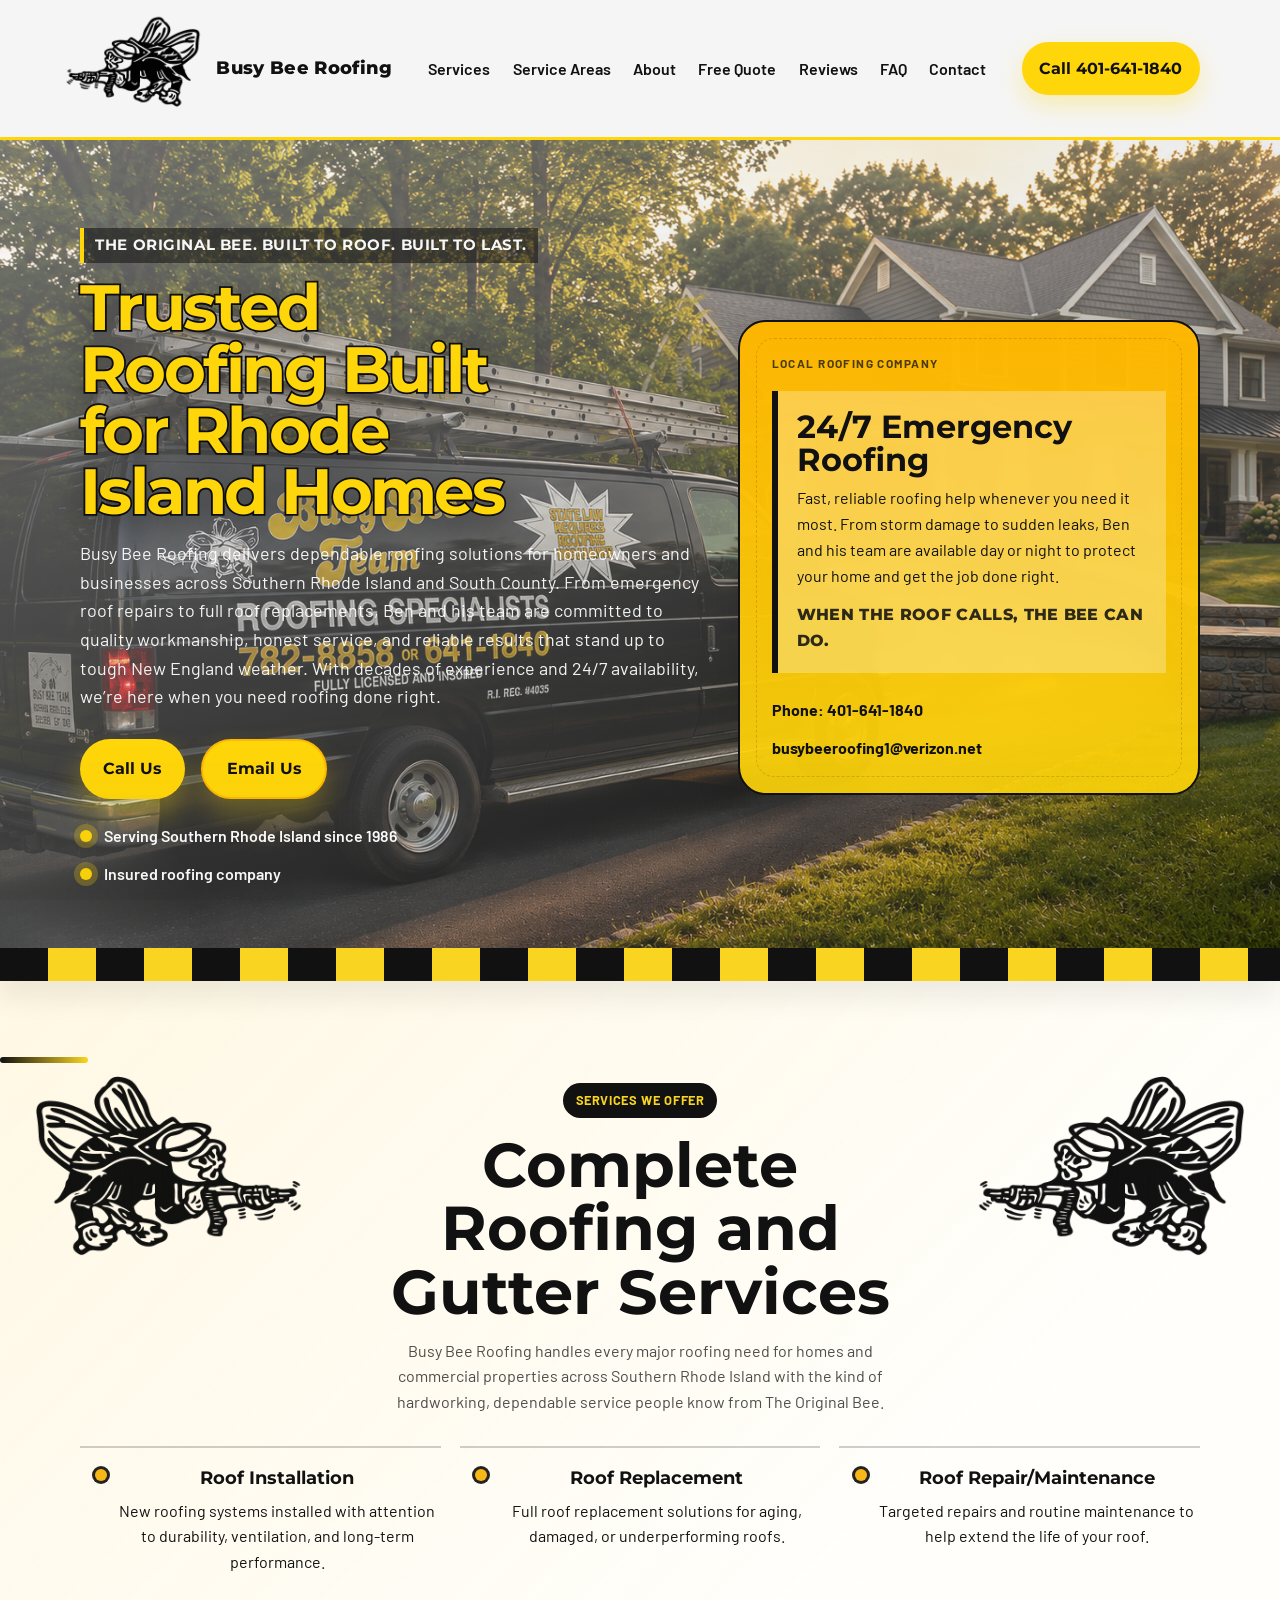
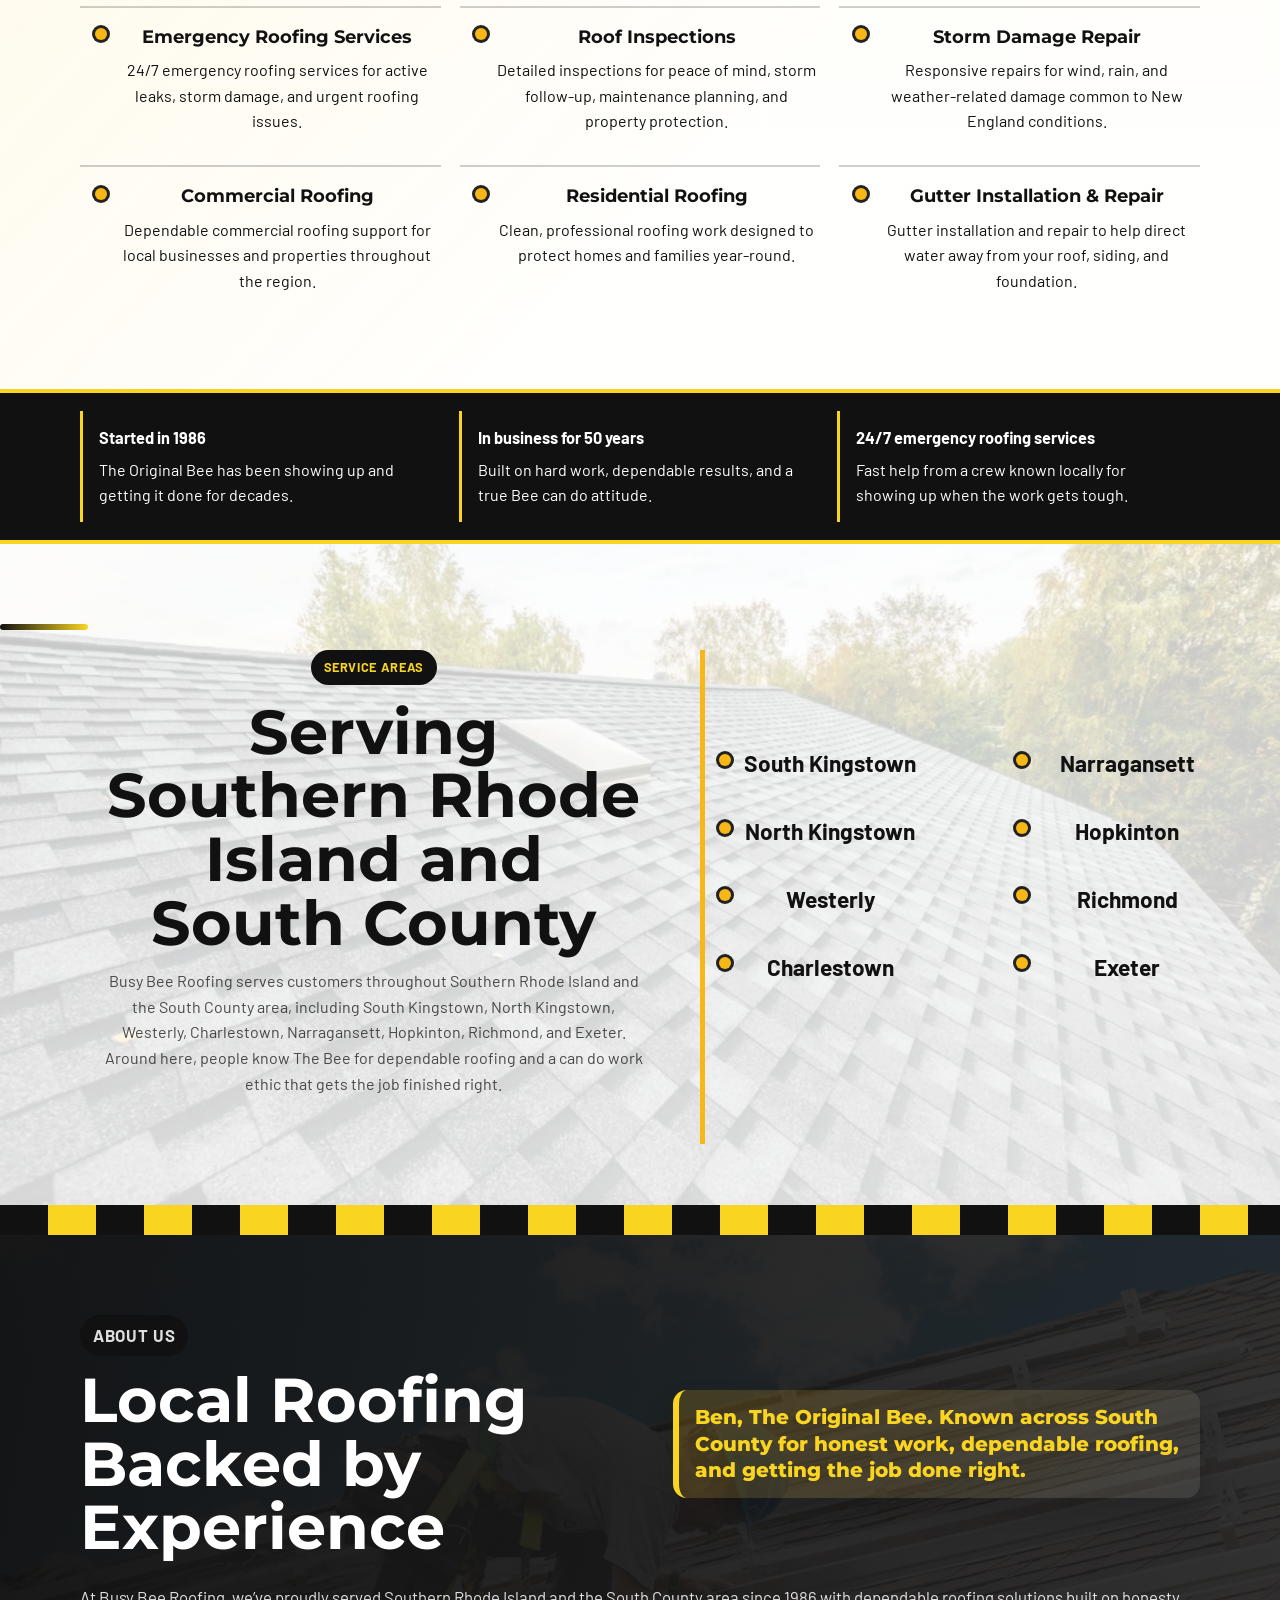
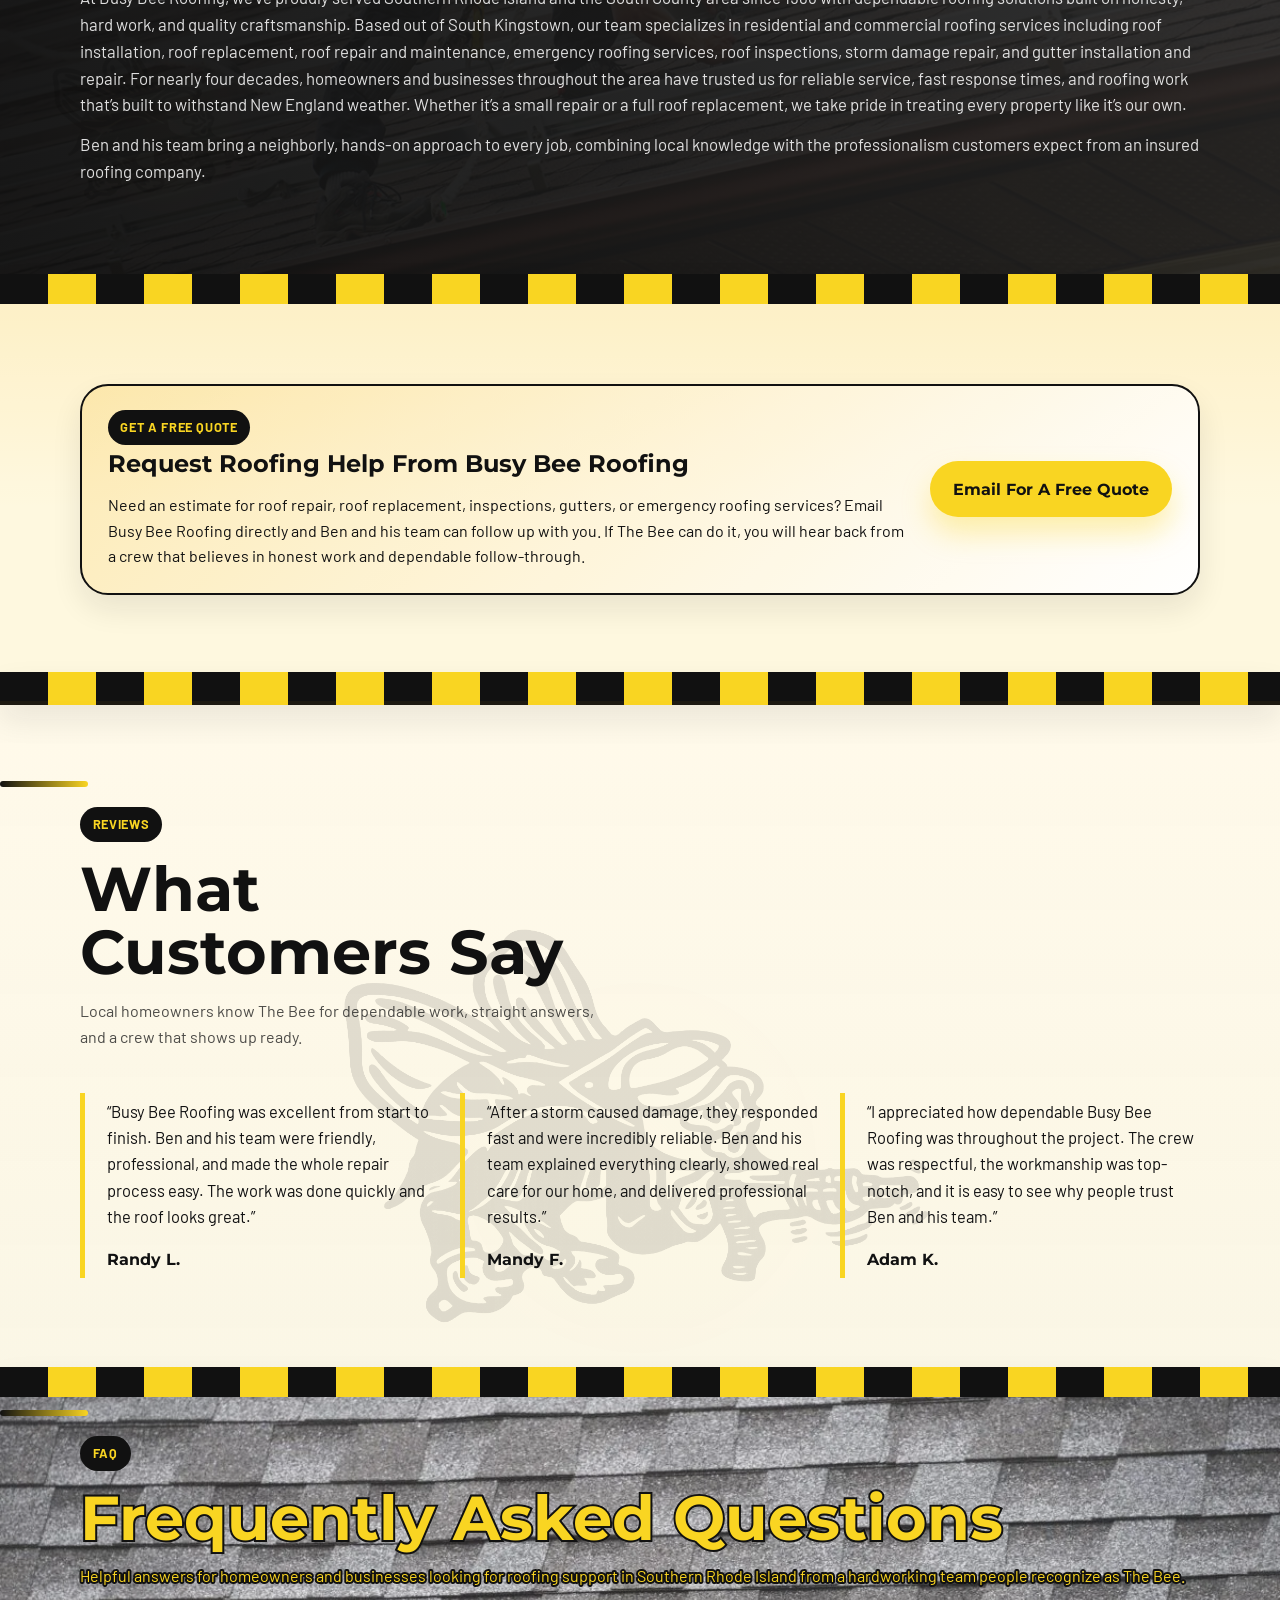
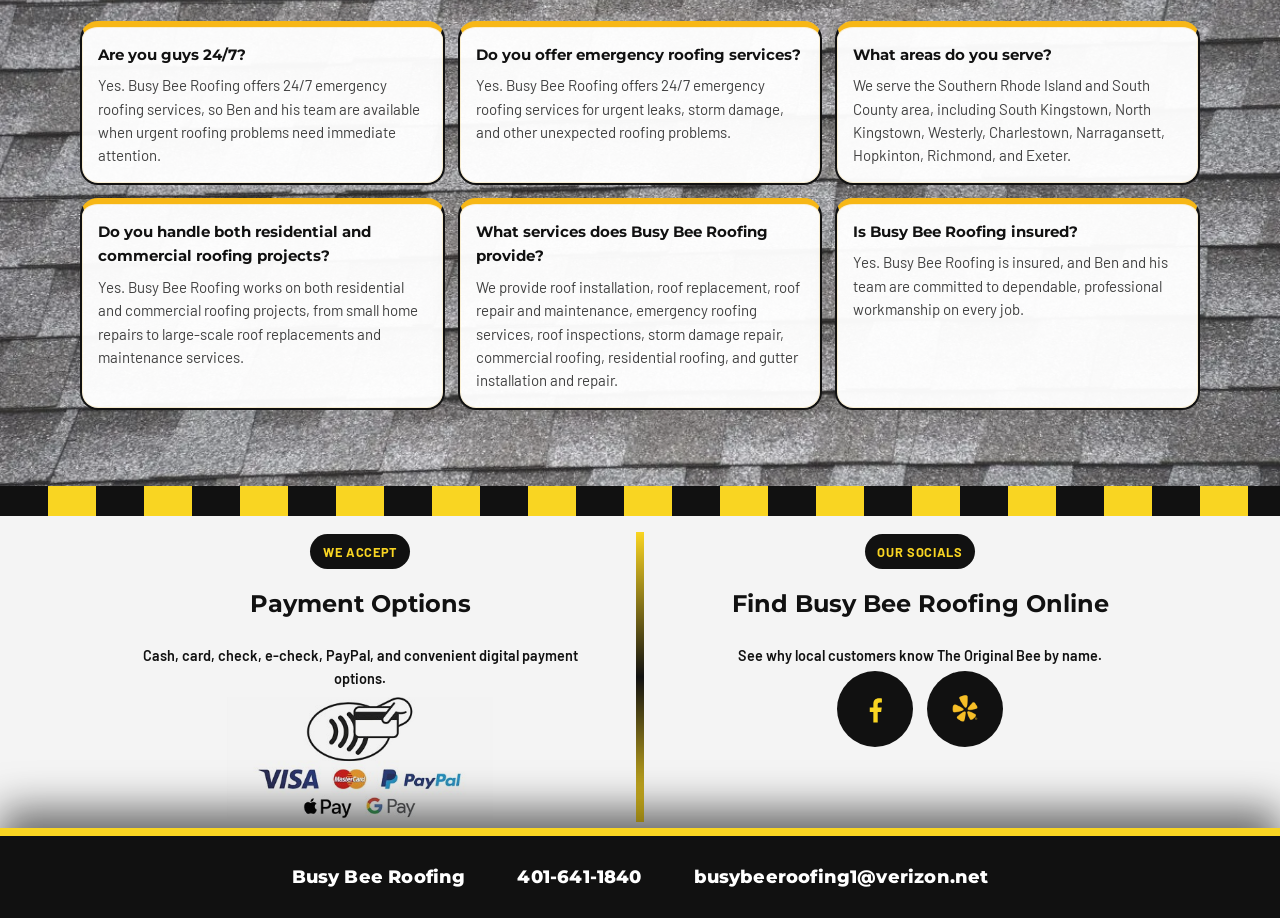
==== commit 339da90e: "Add files via upload" ====
--- a/index.html
+++ b/index.html
@@ -21,7 +21,7 @@
     <header class="site-header">
       <div class="container header-inner">
         <a class="brand" href="#top" aria-label="Busy Bee Roofing home">
-          <img src="A Busy Bee Logo.png" alt="Busy Bee Roofing logo" />
+          <img src="248d1c33-3787-4e60-84e6-ad2d1bba3534.png" alt="Busy Bee Roofing bee logo" />
           <span>Busy Bee Roofing</span>
         </a>
         <nav class="site-nav" aria-label="Primary navigation">
@@ -41,6 +41,7 @@
       <section class="hero">
         <div class="container hero-grid">
           <div class="hero-copy">
+            <p class="hero-kicker">The Original Bee. Built To Roof. Built To Last.</p>
             <h1>Trusted Roofing Built for Rhode Island Homes</h1>
             <p class="hero-text">
               Busy Bee Roofing delivers dependable roofing solutions for
@@ -74,6 +75,7 @@
                   storm damage to sudden leaks, Ben and his team are available
                   day or night to protect your home and get the job done right.
                 </p>
+                <p class="panel-catchphrase">When the roof calls, The Bee can do.</p>
               </div>
               <div class="hero-contact-list">
                 <a href="tel:4016411840">Phone: 401-641-1840</a>
@@ -92,14 +94,15 @@
         </div>
       </div>
 
-      <section class="section services" id="services">
+      <section class="section services bee-accent-section bee-right" id="services">
         <div class="container">
           <div class="section-heading">
             <p class="eyebrow">Services We Offer</p>
             <h2 id="services-heading">Complete Roofing and Gutter Services</h2>
             <p>
               Busy Bee Roofing handles every major roofing need for homes and
-              commercial properties across Southern Rhode Island.
+              commercial properties across Southern Rhode Island with the kind
+              of hardworking, dependable service people know from The Original Bee.
             </p>
           </div>
           <ul class="services-list">
@@ -174,15 +177,15 @@
         <div class="container trust-grid">
           <div>
             <strong>Started in 1986</strong>
-            <span>Reliable roofing service rooted in decades of local work.</span>
+            <span>The Original Bee has been showing up and getting it done for decades.</span>
           </div>
           <div>
             <strong>In business for 50 years</strong>
-            <span>Built on longstanding experience, hard work, and dependability.</span>
+            <span>Built on hard work, dependable results, and a true Bee can do attitude.</span>
           </div>
           <div>
             <strong>24/7 emergency roofing services</strong>
-            <span>Fast help when leaks, wind, or storm damage cannot wait.</span>
+            <span>Fast help from a crew known locally for showing up when the work gets tough.</span>
           </div>
         </div>
       </section>
@@ -196,7 +199,8 @@
               Busy Bee Roofing serves customers throughout Southern Rhode
               Island and the South County area, including South Kingstown,
               North Kingstown, Westerly, Charlestown, Narragansett, Hopkinton,
-              Richmond, and Exeter.
+              Richmond, and Exeter. Around here, people know The Bee for dependable
+              roofing and a can do work ethic that gets the job finished right.
             </p>
           </div>
           <div class="areas-list-wrap">
@@ -220,12 +224,18 @@
         </div>
       </div>
 
-      <section class="section about" id="about">
+      <section class="section about bee-accent-section bee-left" id="about">
         <div class="container about-grid">
           <div class="about-copy">
-            <div class="section-heading">
-              <p class="eyebrow">About Us</p>
-              <h2>Local Roofing Backed by Experience</h2>
+            <div class="about-header">
+              <div class="section-heading">
+                <p class="eyebrow">About Us</p>
+                <h2>Local Roofing Backed by Experience</h2>
+              </div>
+              <div class="featured-tagline">
+                Ben, The Original Bee. Known across South County for honest work,
+                dependable roofing, and getting the job done right.
+              </div>
             </div>
             <p>
               At Busy Bee Roofing, we’ve proudly served Southern Rhode Island
@@ -266,7 +276,9 @@
               <p>
                 Need an estimate for roof repair, roof replacement, inspections,
                 gutters, or emergency roofing services? Email Busy Bee Roofing
-                directly and Ben and his team can follow up with you.
+                directly and Ben and his team can follow up with you. If The Bee
+                can do it, you will hear back from a crew that believes in honest work
+                and dependable follow-through.
               </p>
             </div>
             <a
@@ -284,11 +296,12 @@
         </div>
       </div>
 
-      <section class="section reviews" id="reviews">
+      <section class="section reviews bee-accent-section bee-right" id="reviews">
         <div class="container">
           <div class="section-heading">
             <p class="eyebrow">Reviews</p>
             <h2>What Customers Say</h2>
+            <p>Local homeowners know The Bee for dependable work, straight answers, and a crew that shows up ready.</p>
           </div>
           <div class="reviews-carousel" aria-label="Customer reviews carousel">
             <div class="reviews-track">
@@ -364,7 +377,7 @@
             <h2>Frequently Asked Questions</h2>
             <p>
               Helpful answers for homeowners and businesses looking for roofing
-              support in Southern Rhode Island.
+              support in Southern Rhode Island from a hardworking team people recognize as The Bee.
             </p>
           </div>
           <div class="faq-list">
@@ -444,8 +457,9 @@
           <div class="extra-panel">
             <p class="eyebrow">Our Socials</p>
             <h2>Find Busy Bee Roofing Online</h2>
+            <p class="payment-copy">See why local customers know The Original Bee by name.</p>
             <div class="social-links">
-              <a href="#" aria-label="Busy Bee Roofing Facebook">
+              <a href="https://www.facebook.com/BusyBeeRoofers" aria-label="Busy Bee Roofing Facebook" target="_blank" rel="noreferrer">
                 <svg viewBox="0 0 24 24" aria-hidden="true">
                   <path
                     d="M13.8 21v-7h2.3l.4-3h-2.7V9.1c0-.9.3-1.5 1.6-1.5h1.2V5c-.4-.1-1.1-.2-2-.2-2.2 0-3.7 1.4-3.7 3.9V11H8.5v3h2.4v7h2.9z"
@@ -453,13 +467,8 @@
                 </svg>
                 <span>Facebook</span>
               </a>
-              <a href="#" aria-label="Busy Bee Roofing Yelp">
-                <svg viewBox="0 0 24 24" aria-hidden="true">
-                  <path
-                    d="M12.2 2.2c1 0 1.8.6 2.1 1.5l.9 3.2c.2.7-.4 1.4-1.1 1.3l-2.5-.3c-.7-.1-1.2-.8-1-1.5l.6-2.9c.2-.8.9-1.3 1-1.3zM7.2 6.8c.7-.5 1.7-.4 2.3.2l2 2.2c.5.5.3 1.4-.4 1.7l-2.3 1c-.7.3-1.5-.1-1.6-.9l-.4-2.9c-.1-.5.1-1 .4-1.3zM4.1 12.8c.2-.8 1-1.4 1.8-1.3l3 .4c.7.1 1.1.9.8 1.5L8.6 16c-.3.7-1.2.9-1.8.4l-2.2-1.7c-.5-.4-.7-1.2-.5-1.9zM8.2 21.1c-.8-.1-1.4-.8-1.4-1.6l-.1-3c0-.7.8-1.3 1.5-1l2.7 1c.7.2.9 1.1.5 1.7l-1.8 2.4c-.3.4-.9.6-1.4.5zM17.2 20.6c-.6.5-1.5.4-2-.2l-1.9-2.3c-.4-.6-.1-1.4.6-1.7l2.8-1c.7-.2 1.5.3 1.5 1l-.1 3c0 .4-.3.8-.9 1.2z"
-                    fill="#D32323"
-                  ></path>
-                </svg>
+              <a href="https://www.yelp.com/biz/busy-bee-roofing-wakefield" aria-label="Busy Bee Roofing Yelp" target="_blank" rel="noreferrer">
+                <img src="yellow yelp logo.png" alt="" aria-hidden="true" class="social-icon-image social-icon-yelp" />
                 <span>Yelp</span>
               </a>
             </div>
--- a/styles.css
+++ b/styles.css
@@ -21,6 +21,7 @@
 
 html {
   scroll-behavior: smooth;
+  background: var(--color-black);
 }
 
 main[id],
@@ -32,10 +33,14 @@
   margin: 0;
   font-family: "Barlow", sans-serif;
   color: var(--color-black);
+  background: var(--color-black);
+  line-height: 1.6;
+}
+
+main {
   background:
     linear-gradient(135deg, rgba(255, 183, 0, 0.14), transparent 34%),
     linear-gradient(180deg, #fffef9 0%, #ffffff 58%, #fff7d6 100%);
-  line-height: 1.6;
 }
 
 body::before {
@@ -83,12 +88,13 @@
   justify-content: space-between;
   gap: 1rem;
   padding: 1rem 0;
+  overflow: visible;
 }
 
 .brand {
   display: flex;
   align-items: center;
-  gap: 0.85rem;
+  gap: 1.95rem;
   min-width: 0;
 }
 
@@ -96,9 +102,11 @@
   width: 105px;
   height: 105px;
   object-fit: contain;
-  border-radius: 50%;
-  background: var(--color-white);
-  box-shadow: var(--shadow-card);
+  border-radius: 0;
+  background: transparent;
+  box-shadow: none;
+  transform: scale(1.72);
+  transform-origin: center;
 }
 
 .brand span,
@@ -166,8 +174,8 @@
   background:
     linear-gradient(135deg, rgba(255, 255, 255, 0.3), rgba(17, 17, 17, 0.12)),
     linear-gradient(180deg, rgba(255, 255, 255, 0.18), rgba(17, 17, 17, 0.1)),
-    url("/Users/omarm.akhtar/Documents/Website Clients/A Busy Bee Roofing Website/Roof inspector Pic.jpg")
-      61% center/cover no-repeat;
+    url("Van 2 .png")
+      center center/cover no-repeat;
 }
 
 .hero::before,
@@ -196,6 +204,8 @@
   grid-template-columns: minmax(0, 1.15fr) minmax(280px, 0.85fr);
   gap: 2rem;
   align-items: center;
+  position: relative;
+  z-index: 1;
 }
 
 .eyebrow {
@@ -241,6 +251,20 @@
 
 .hero-copy .eyebrow {
   background: rgba(17, 17, 17, 0.9);
+}
+
+.hero-kicker {
+  display: inline-block;
+  margin: 0 0 0.9rem;
+  padding: 0.35rem 0.7rem;
+  border-left: 4px solid var(--color-yellow);
+  background: rgba(17, 17, 17, 0.55);
+  color: rgba(255, 255, 255, 0.96);
+  font-family: "Montserrat", sans-serif;
+  font-size: 0.92rem;
+  font-weight: 700;
+  letter-spacing: 0.04em;
+  text-transform: uppercase;
 }
 
 .hero-copy .hero-highlights {
@@ -354,6 +378,17 @@
   color: rgba(17, 17, 17, 0.75);
 }
 
+.panel-catchphrase {
+  margin-top: 0.8rem;
+  margin-bottom: 0;
+  color: rgba(17, 17, 17, 0.88);
+  font-family: "Montserrat", sans-serif;
+  font-size: 0.92rem;
+  font-weight: 800;
+  letter-spacing: 0.02em;
+  text-transform: uppercase;
+}
+
 .hero-card-top {
   display: flex;
   align-items: flex-start;
@@ -368,6 +403,8 @@
 }
 
 .emergency-panel {
+  position: relative;
+  overflow: hidden;
   margin-bottom: 1.5rem;
   padding: 1.25rem 1.15rem 1.2rem 1.2rem;
   border-left: 6px solid var(--color-black);
@@ -379,6 +416,15 @@
   justify-content: center;
 }
 
+.emergency-panel::after {
+  display: none;
+}
+
+.emergency-panel > * {
+  position: relative;
+  z-index: 1;
+}
+
 .emergency-panel h3 {
   margin-bottom: 0.55rem;
   font-size: clamp(1.45rem, 3vw, 2rem);
@@ -432,6 +478,39 @@
 
 .section {
   padding: 5rem 0;
+}
+
+.bee-accent-section {
+  position: relative;
+  overflow: hidden;
+}
+
+.bee-accent-section::after {
+  content: "";
+  position: absolute;
+  right: clamp(-1.5rem, 1vw, 1rem);
+  bottom: 1.2rem;
+  width: clamp(220px, 24vw, 390px);
+  height: clamp(170px, 19vw, 290px);
+  background:
+    radial-gradient(circle at center, rgba(255, 214, 10, 0.08), transparent 68%),
+    url("248d1c33-3787-4e60-84e6-ad2d1bba3534.png") center/contain no-repeat;
+  opacity: 0.12;
+  transform: scaleX(-1);
+  transform-origin: center;
+  filter: contrast(1.05) saturate(0.85);
+  pointer-events: none;
+  z-index: 0;
+}
+
+.bee-accent-section .container {
+  position: relative;
+  z-index: 1;
+}
+
+.bee-accent-section.bee-left::after {
+  right: auto;
+  left: clamp(-1.5rem, 1vw, 1rem);
 }
 
 .services,
@@ -513,31 +592,53 @@
 }
 
 .services::after {
+  display: none;
+}
+
+.services .container {
+  position: relative;
+  z-index: 1;
+}
+
+.services .section-heading {
+  position: relative;
+  margin-left: auto;
+  margin-right: auto;
+}
+
+.services .section-heading h2 {
+  display: block;
+  padding: 0;
+}
+
+.services .section-heading::before,
+.services .section-heading::after {
   content: "";
   position: absolute;
-  inset: 1rem 0;
+  top: 6.15rem;
+  width: 360px;
+  height: 274px;
   background:
-    url("/Users/omarm.akhtar/Documents/Website Clients/A Busy Bee Roofing Website/A Busy Bee Logo.png")
-      center 60%/contain no-repeat;
-  opacity: 0.1;
+    url("248d1c33-3787-4e60-84e6-ad2d1bba3534.png") center/contain no-repeat;
+  opacity: 0.94;
   pointer-events: none;
 }
 
-.services .container {
-  position: relative;
-  z-index: 1;
-}
-
-.services .section-heading {
-  margin-left: auto;
-  margin-right: auto;
+.services .section-heading::before {
+  left: -12.5rem;
+  transform: translate(-50%, -50%) scaleX(-1);
+}
+
+.services .section-heading::after {
+  right: -12.5rem;
+  transform: translate(50%, -50%);
 }
 
 .areas-top {
   padding-bottom: 4rem;
   background:
     linear-gradient(180deg, rgba(255, 255, 255, 0.76), rgba(255, 255, 255, 0.84)),
-    url("/Users/omarm.akhtar/Documents/Website Clients/A Busy Bee Roofing Website/SHingles 2.webp")
+    url("SHingles 2.webp")
       center/cover no-repeat;
   text-align: center;
 }
@@ -636,7 +737,7 @@
   background:
     linear-gradient(90deg, rgba(17, 17, 17, 0.96), rgba(34, 34, 34, 0.92)),
     linear-gradient(135deg, rgba(17, 17, 17, 0.34), transparent 45%),
-    url("/Users/omarm.akhtar/Documents/Website Clients/A Busy Bee Roofing Website/Roofer image .jpg")
+    url("Roofer image .jpg")
       center/cover no-repeat;
   color: var(--color-white);
 }
@@ -649,14 +750,42 @@
 .about-grid {
   display: grid;
   grid-template-columns: minmax(0, 1fr);
-  gap: 2rem;
+  gap: 1.15rem;
   align-items: start;
 }
 
 .about-copy p {
-  margin-bottom: 1rem;
+  margin-bottom: 0.8rem;
   color: rgba(255, 255, 255, 0.86);
   font-size: 1.05rem;
+}
+
+.about-header {
+  display: grid;
+  grid-template-columns: minmax(0, 1fr) minmax(320px, 0.92fr);
+  gap: 1.2rem;
+  align-items: center;
+  margin-bottom: 0.7rem;
+}
+
+.about-header .section-heading {
+  margin-bottom: 0;
+}
+
+.featured-tagline {
+  max-width: none;
+  margin: 0;
+  padding: 0.9rem 1.05rem;
+  border-left: 6px solid var(--color-yellow);
+  border-radius: 14px;
+  background: linear-gradient(135deg, rgba(255, 183, 0, 0.18), rgba(255, 255, 255, 0.08));
+  box-shadow: 0 18px 30px rgba(0, 0, 0, 0.18);
+  color: var(--color-yellow);
+  font-family: "Montserrat", sans-serif;
+  font-size: clamp(1rem, 1.75vw, 1.22rem);
+  font-weight: 800;
+  line-height: 1.35;
+  text-align: left;
 }
 
 .quote-section {
@@ -696,12 +825,25 @@
 }
 
 .reviews {
+  position: relative;
   overflow: hidden;
   background:
     linear-gradient(180deg, rgba(255, 183, 0, 0.05), rgba(17, 17, 17, 0.02));
 }
 
+.reviews.bee-accent-section::after {
+  right: 50%;
+  left: auto;
+  bottom: -5.25rem;
+  width: clamp(560px, 62vw, 980px);
+  height: clamp(410px, 46vw, 720px);
+  opacity: 0.11;
+  transform: translateX(50%) scaleX(-1);
+}
+
 .reviews-carousel {
+  position: relative;
+  z-index: 1;
   overflow: hidden;
   padding: 0.75rem 0;
 }
@@ -741,8 +883,8 @@
 .faq {
   padding-top: 0.8rem;
   background:
-    linear-gradient(180deg, rgba(255, 255, 255, 0.48), rgba(17, 17, 17, 0.12)),
-    url("/Users/omarm.akhtar/Documents/Website Clients/A Busy Bee Roofing Website/shingles picture .webp")
+    linear-gradient(180deg, rgba(255, 255, 255, 0.16), rgba(255, 255, 255, 0.16)),
+    url("shingles picture .webp")
       center/cover no-repeat;
   position: relative;
 }
@@ -907,10 +1049,22 @@
   fill: var(--color-yellow);
 }
 
+.social-icon-image {
+  display: block;
+  width: 38px;
+  height: 38px;
+  object-fit: contain;
+}
+
+.social-icon-yelp {
+  width: 42px;
+  height: 42px;
+}
+
 .site-footer {
   background: var(--color-black);
   color: var(--color-white);
-  border-top: 5px solid var(--color-yellow);
+  border-top: 8px solid var(--color-yellow);
   box-shadow: 0 -18px 42px rgba(0, 0, 0, 0.58);
   position: relative;
   z-index: 4;
@@ -918,6 +1072,7 @@
   margin-left: calc(50% - 50vw);
   margin-right: calc(50% - 50vw);
   margin-top: 0;
+  margin-bottom: 0;
 }
 
 .footer-inner {
@@ -1026,6 +1181,10 @@
     padding: 1.5rem;
   }
 
+  .hero-kicker {
+    font-size: 0.8rem;
+  }
+
   .trust-grid,
   .services-list,
   .quote-card,
@@ -1080,9 +1239,106 @@
 
   .brand {
     align-items: flex-start;
+    gap: 0.95rem;
+  }
+
+  .brand img {
+    transform: scale(1.28);
+  }
+
+  .about-header {
+    grid-template-columns: 1fr;
+    gap: 0.75rem;
+    align-items: start;
+  }
+
+  .featured-tagline {
+    margin-left: 0;
+    margin-right: 0;
+    text-align: left;
   }
 
   .site-nav {
     font-size: 0.95rem;
   }
-}
+
+  .bee-accent-section::after {
+    width: 170px;
+    height: 130px;
+    right: -1.2rem;
+    bottom: 0.8rem;
+    opacity: 0.09;
+  }
+
+  .bee-accent-section.bee-left::after {
+    left: -1.2rem;
+    right: auto;
+  }
+
+  .services .section-heading::before,
+  .services .section-heading::after {
+    top: -1.2rem;
+    width: 104px;
+    height: 80px;
+    opacity: 0.9;
+  }
+
+  .services .section-heading::before {
+    left: 1.7rem;
+    transform: translateY(0) scaleX(-1);
+  }
+
+  .services .section-heading::after {
+    right: 1.7rem;
+    transform: translateY(0);
+  }
+
+  .reviews.bee-accent-section::after {
+    width: 430px;
+    height: 330px;
+    bottom: 4.6rem;
+    right: 50%;
+    left: auto;
+    opacity: 0.09;
+    transform: translateX(50%) scaleX(-1);
+  }
+
+}
+
+@media (max-width: 560px) {
+  .services .section-heading {
+    padding: 0 5rem 0.35rem;
+  }
+
+  .services .section-heading h2 {
+    max-width: 8.5ch;
+    margin-left: auto;
+    margin-right: auto;
+  }
+
+  .services .section-heading::before,
+  .services .section-heading::after {
+    top: -0.95rem;
+    bottom: auto;
+    width: 86px;
+    height: 66px;
+    opacity: 0.88;
+  }
+
+  .services .section-heading::before {
+    left: 1.1rem;
+    transform: translateY(0) scaleX(-1);
+  }
+
+  .services .section-heading::after {
+    right: 1.1rem;
+    transform: translateY(0);
+  }
+
+  .reviews.bee-accent-section::after {
+    width: 360px;
+    height: 275px;
+    bottom: 3.7rem;
+    opacity: 0.085;
+  }
+}
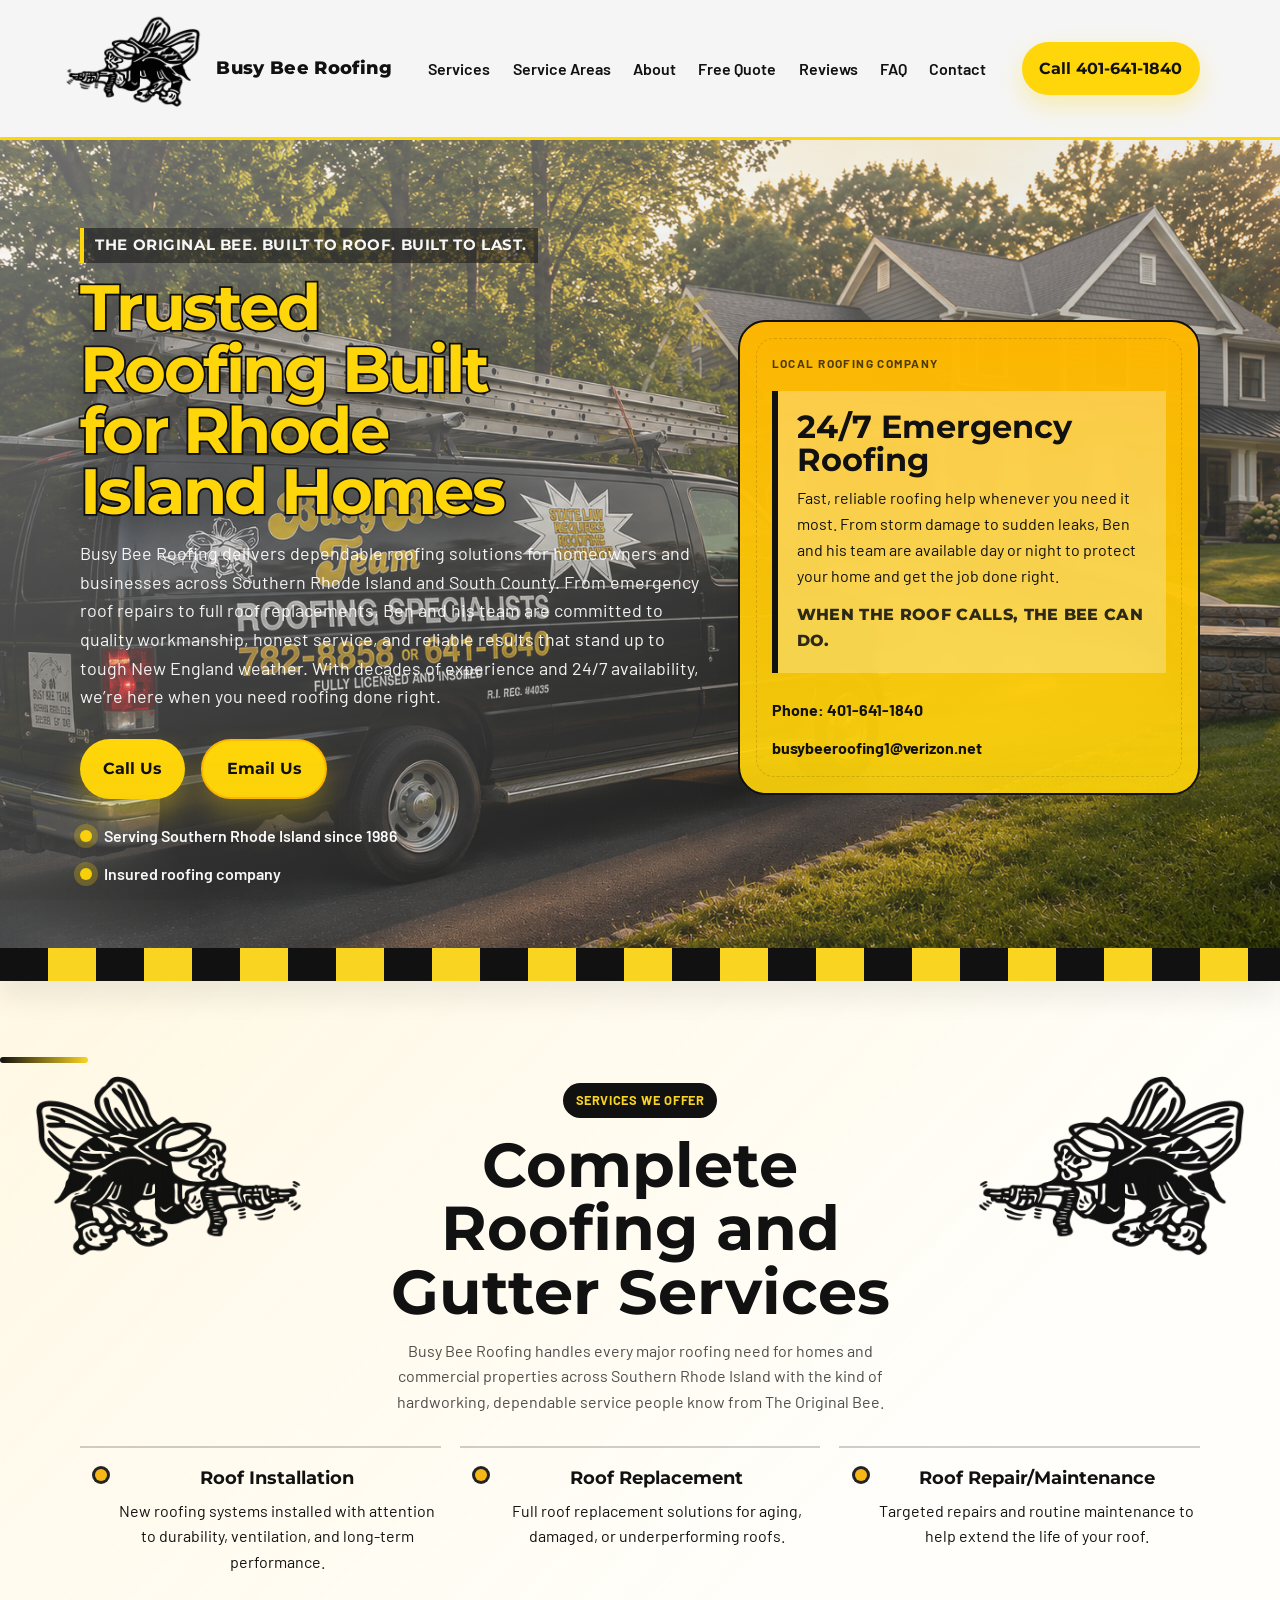
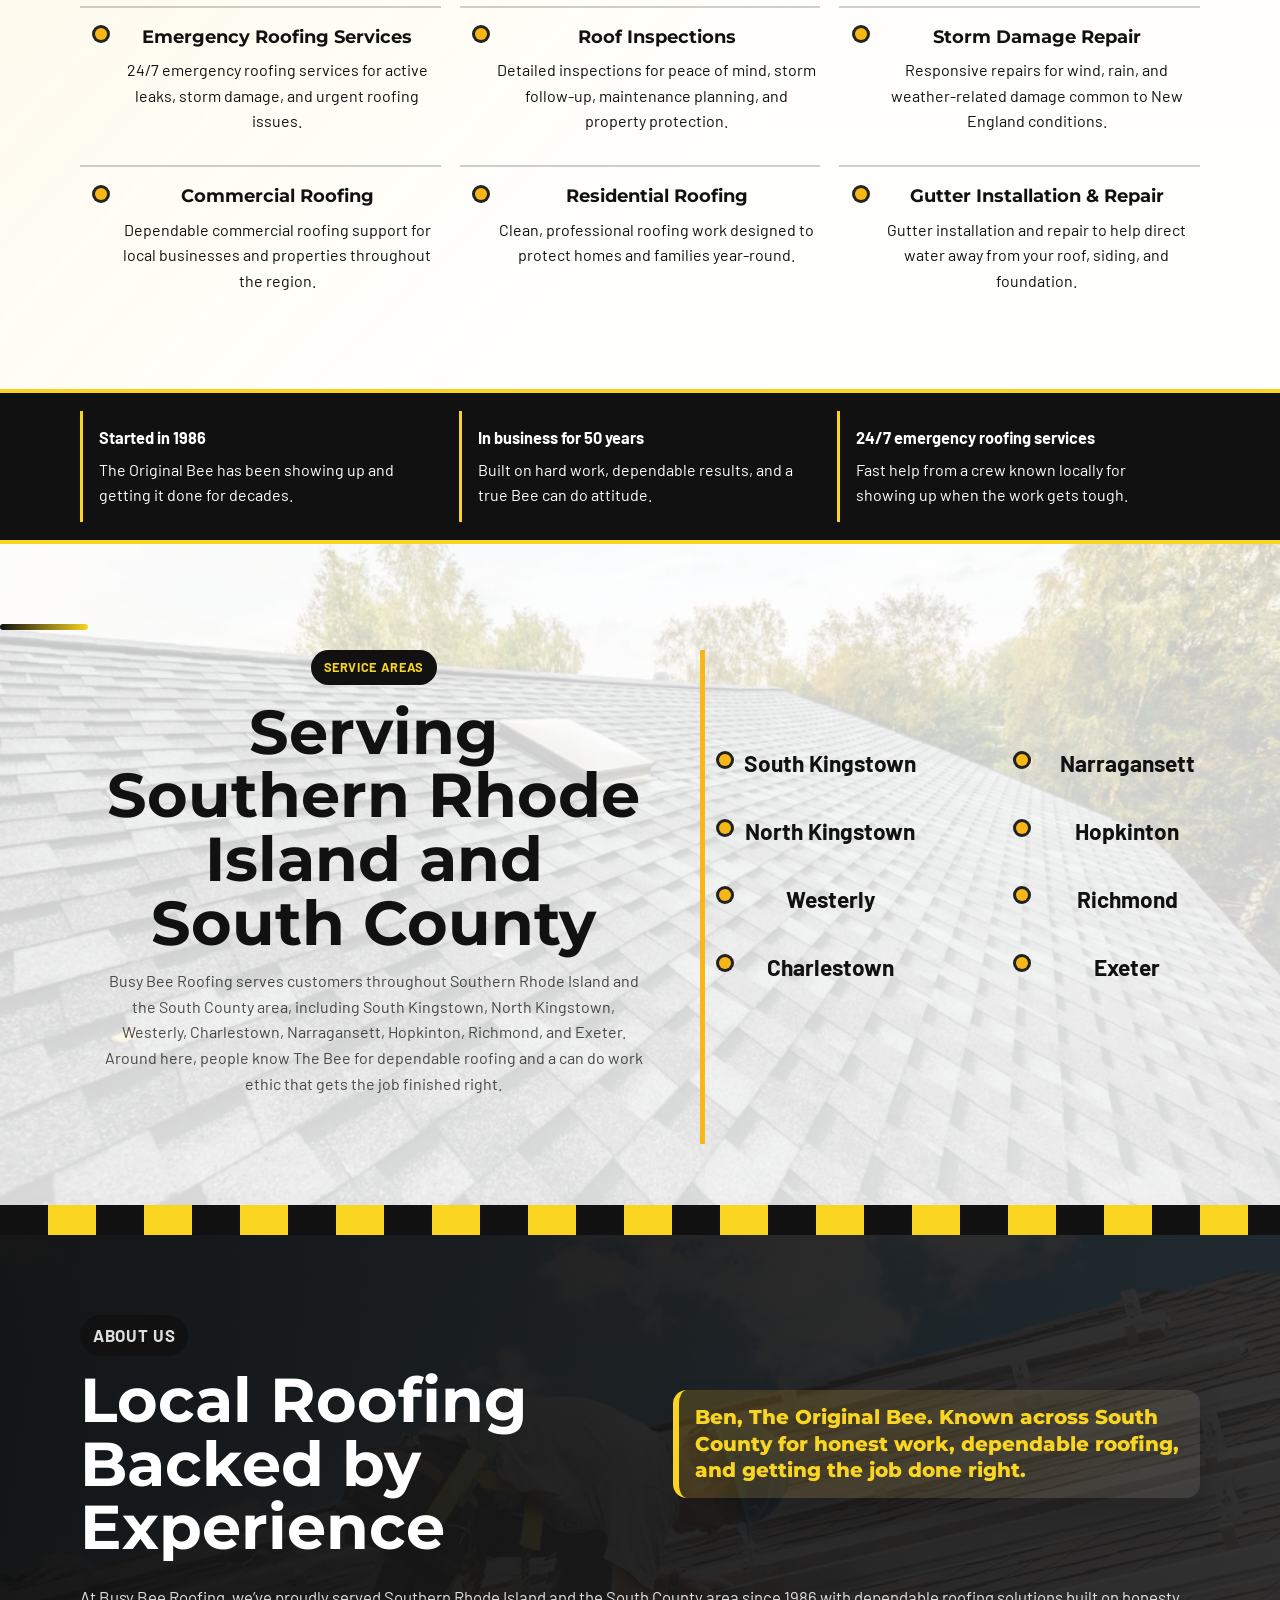
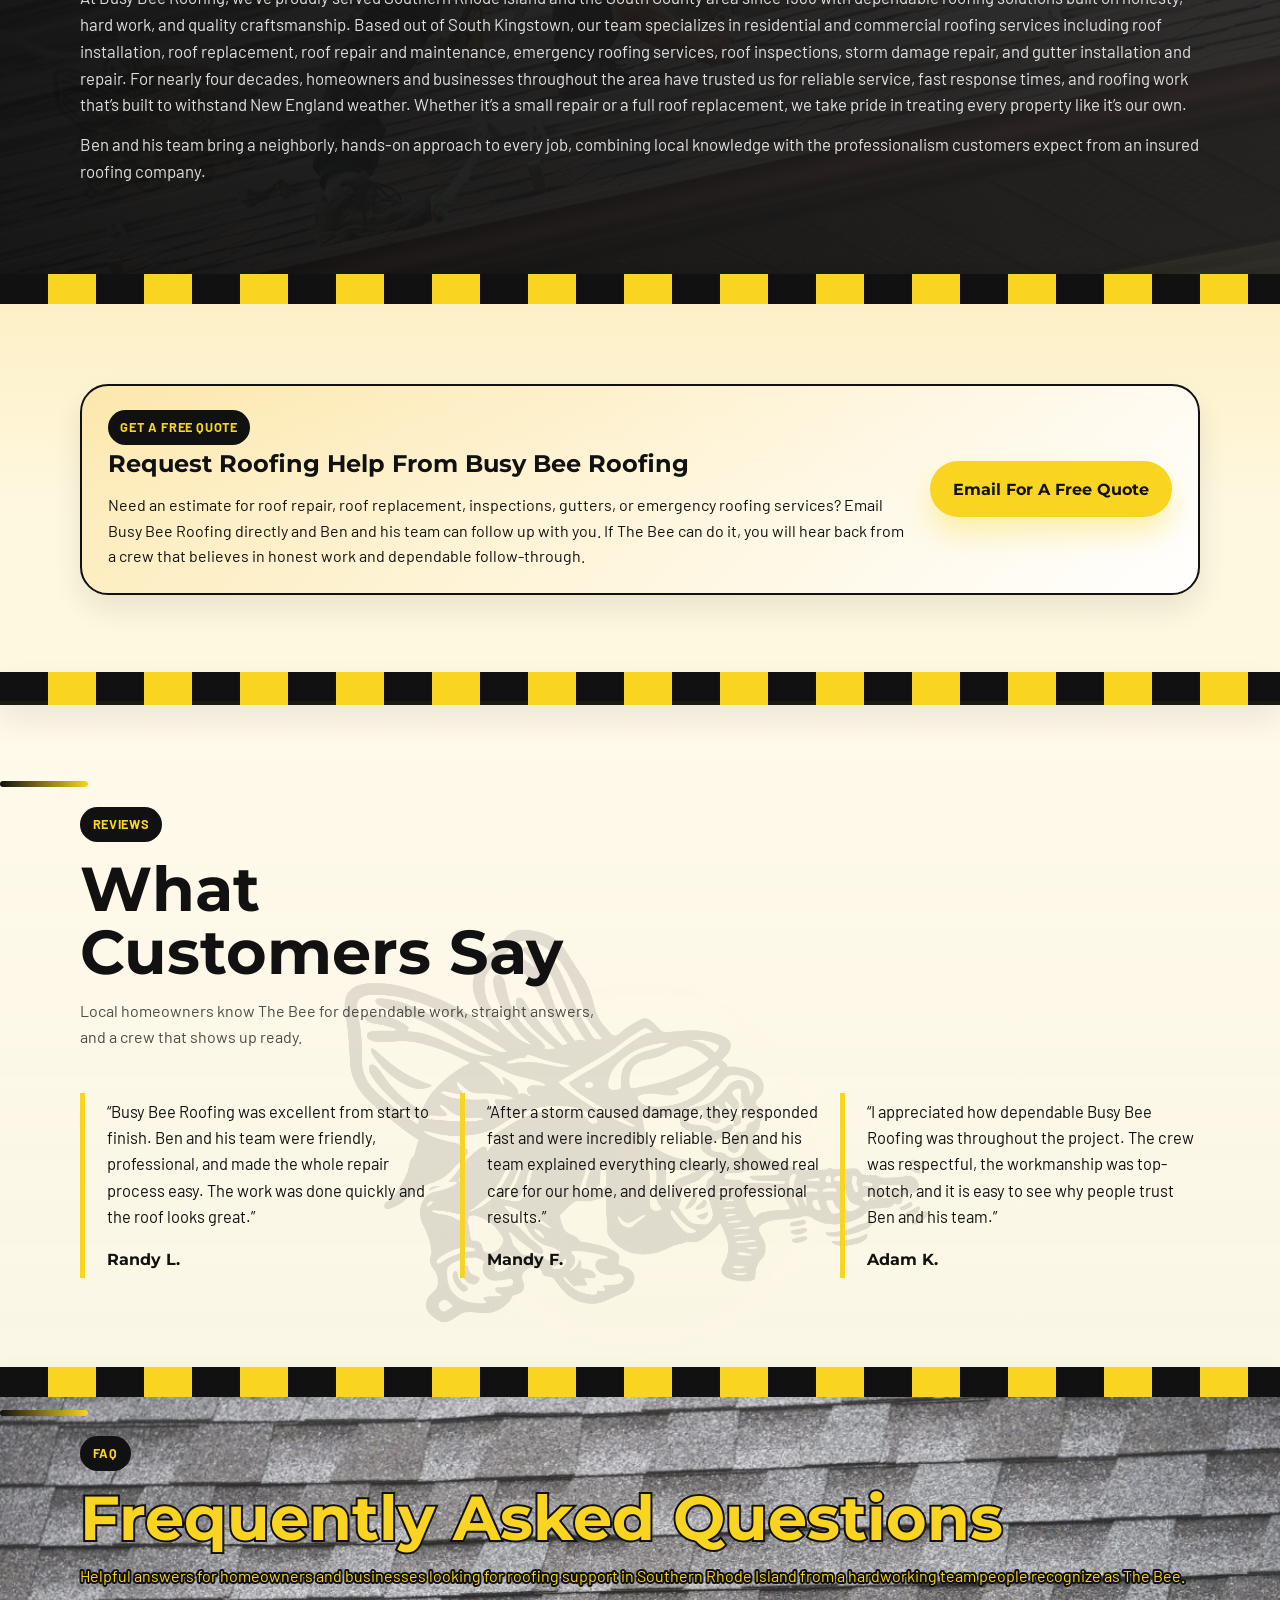
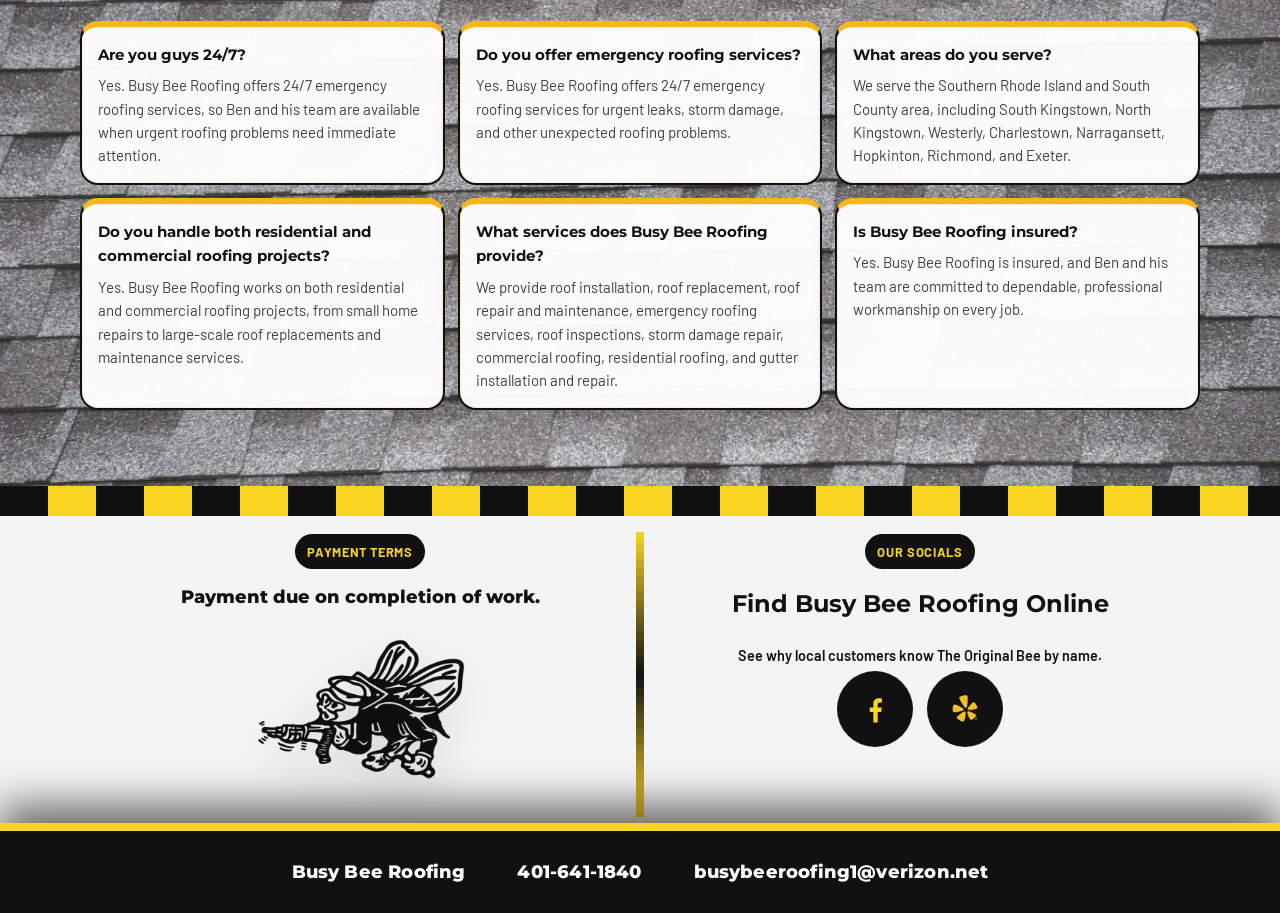
==== commit 228254ad: "Add files via upload" ====
--- a/index.html
+++ b/index.html
@@ -442,16 +442,14 @@
       <section class="section extras" id="extras">
         <div class="container extras-grid">
           <div class="extra-panel">
-            <p class="eyebrow">We Accept</p>
-            <h2>Payment Options</h2>
-            <p class="payment-copy">
-              Cash, card, check, e-check, PayPal, and convenient digital
-              payment options.
+            <p class="eyebrow">Payment Terms</p>
+            <p class="payment-copy payment-copy-strong">
+              Payment due on completion of work.
             </p>
             <img
-              class="payments-image"
-              src="payments-accepted.png"
-              alt="Accepted payment methods including Visa, Mastercard, PayPal, Apple Pay, and Google Pay"
+              class="payments-image payments-bee-image"
+              src="248d1c33-3787-4e60-84e6-ad2d1bba3534.png"
+              alt="Busy Bee Roofing bee holding a nail gun"
             />
           </div>
           <div class="extra-panel">
--- a/styles.css
+++ b/styles.css
@@ -998,6 +998,15 @@
   max-width: 28rem;
 }
 
+.payment-copy-strong {
+  margin-bottom: 0.9rem;
+  font-family: "Montserrat", sans-serif;
+  font-size: 1.15rem;
+  font-weight: 800;
+  line-height: 1.35;
+  color: var(--color-black);
+}
+
 .payments-image {
   display: block;
   width: 50%;
@@ -1008,6 +1017,15 @@
   padding: 0;
   mix-blend-mode: multiply;
   opacity: 0.98;
+}
+
+.payments-bee-image {
+  width: min(74%, 280px);
+  margin-top: 0.2rem;
+  background: transparent;
+  mix-blend-mode: normal;
+  opacity: 0.95;
+  filter: drop-shadow(0 14px 24px rgba(17, 17, 17, 0.14));
 }
 
 .social-links {
